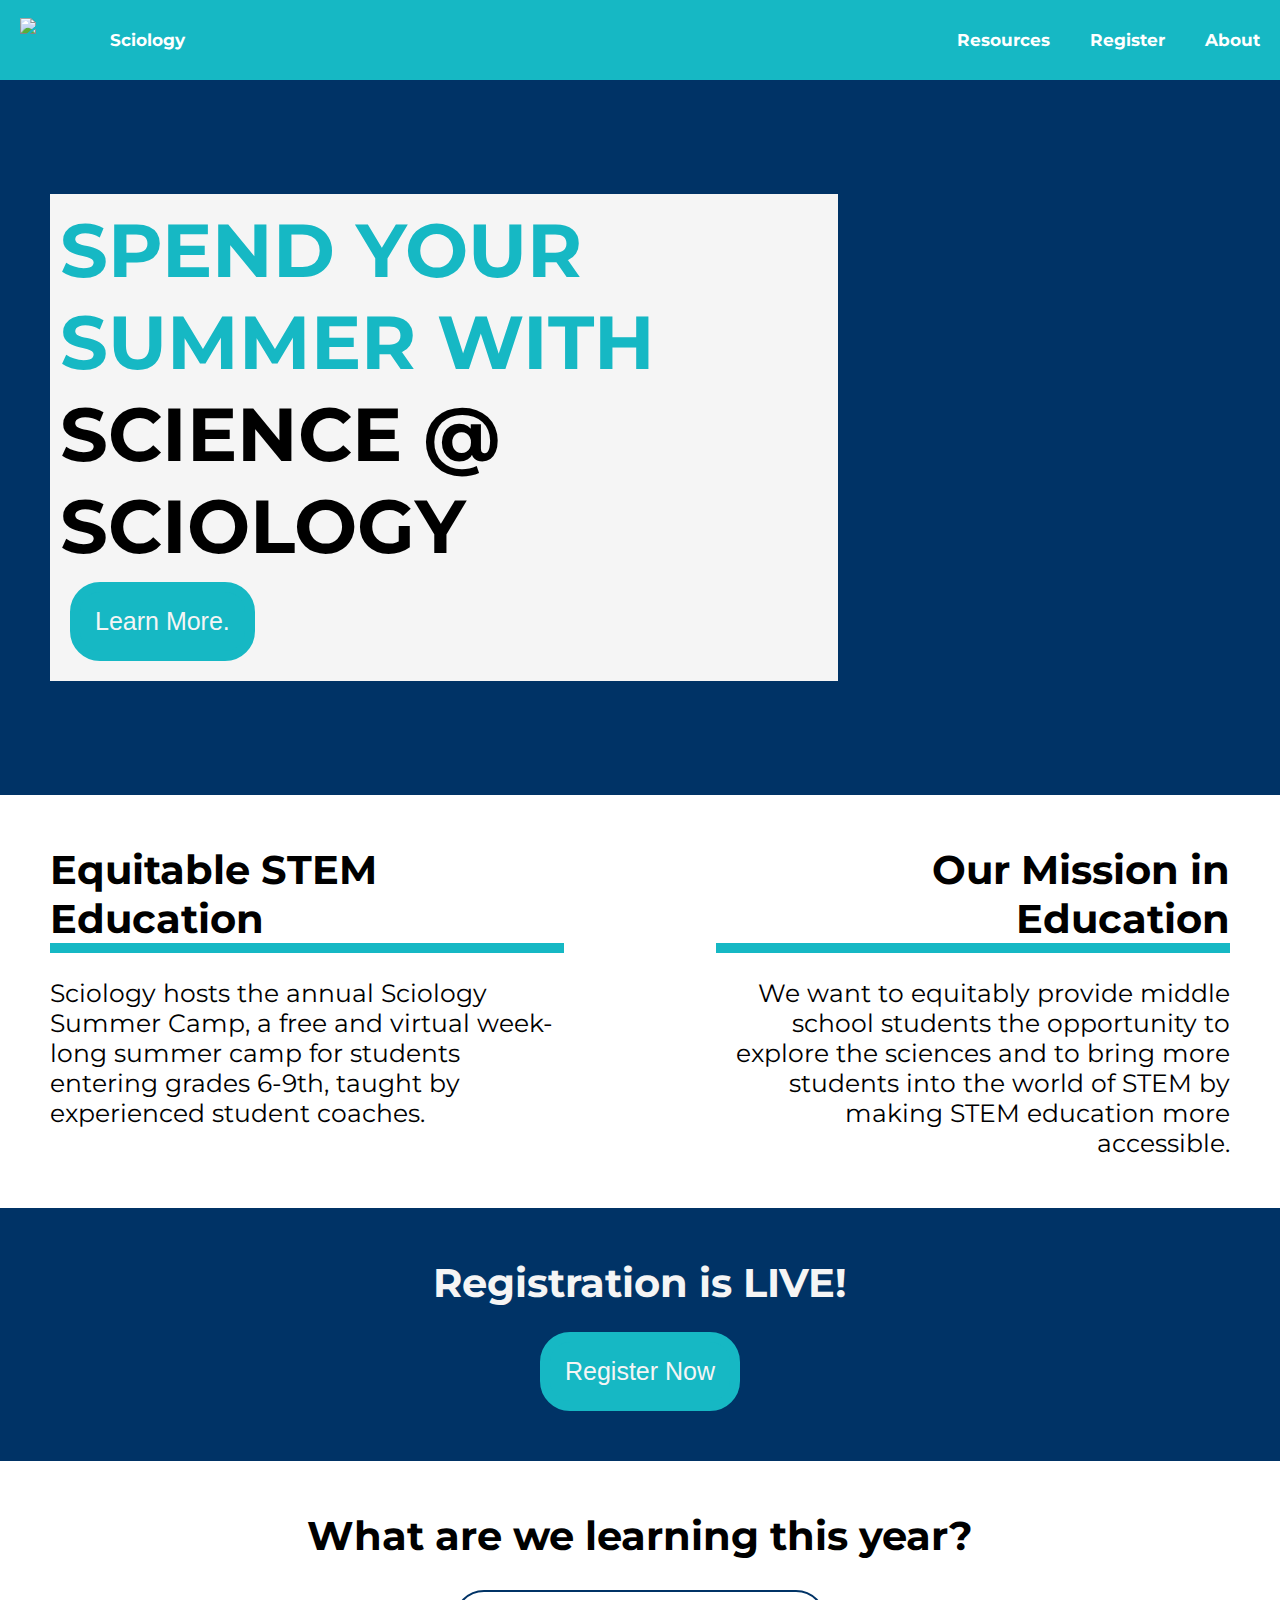
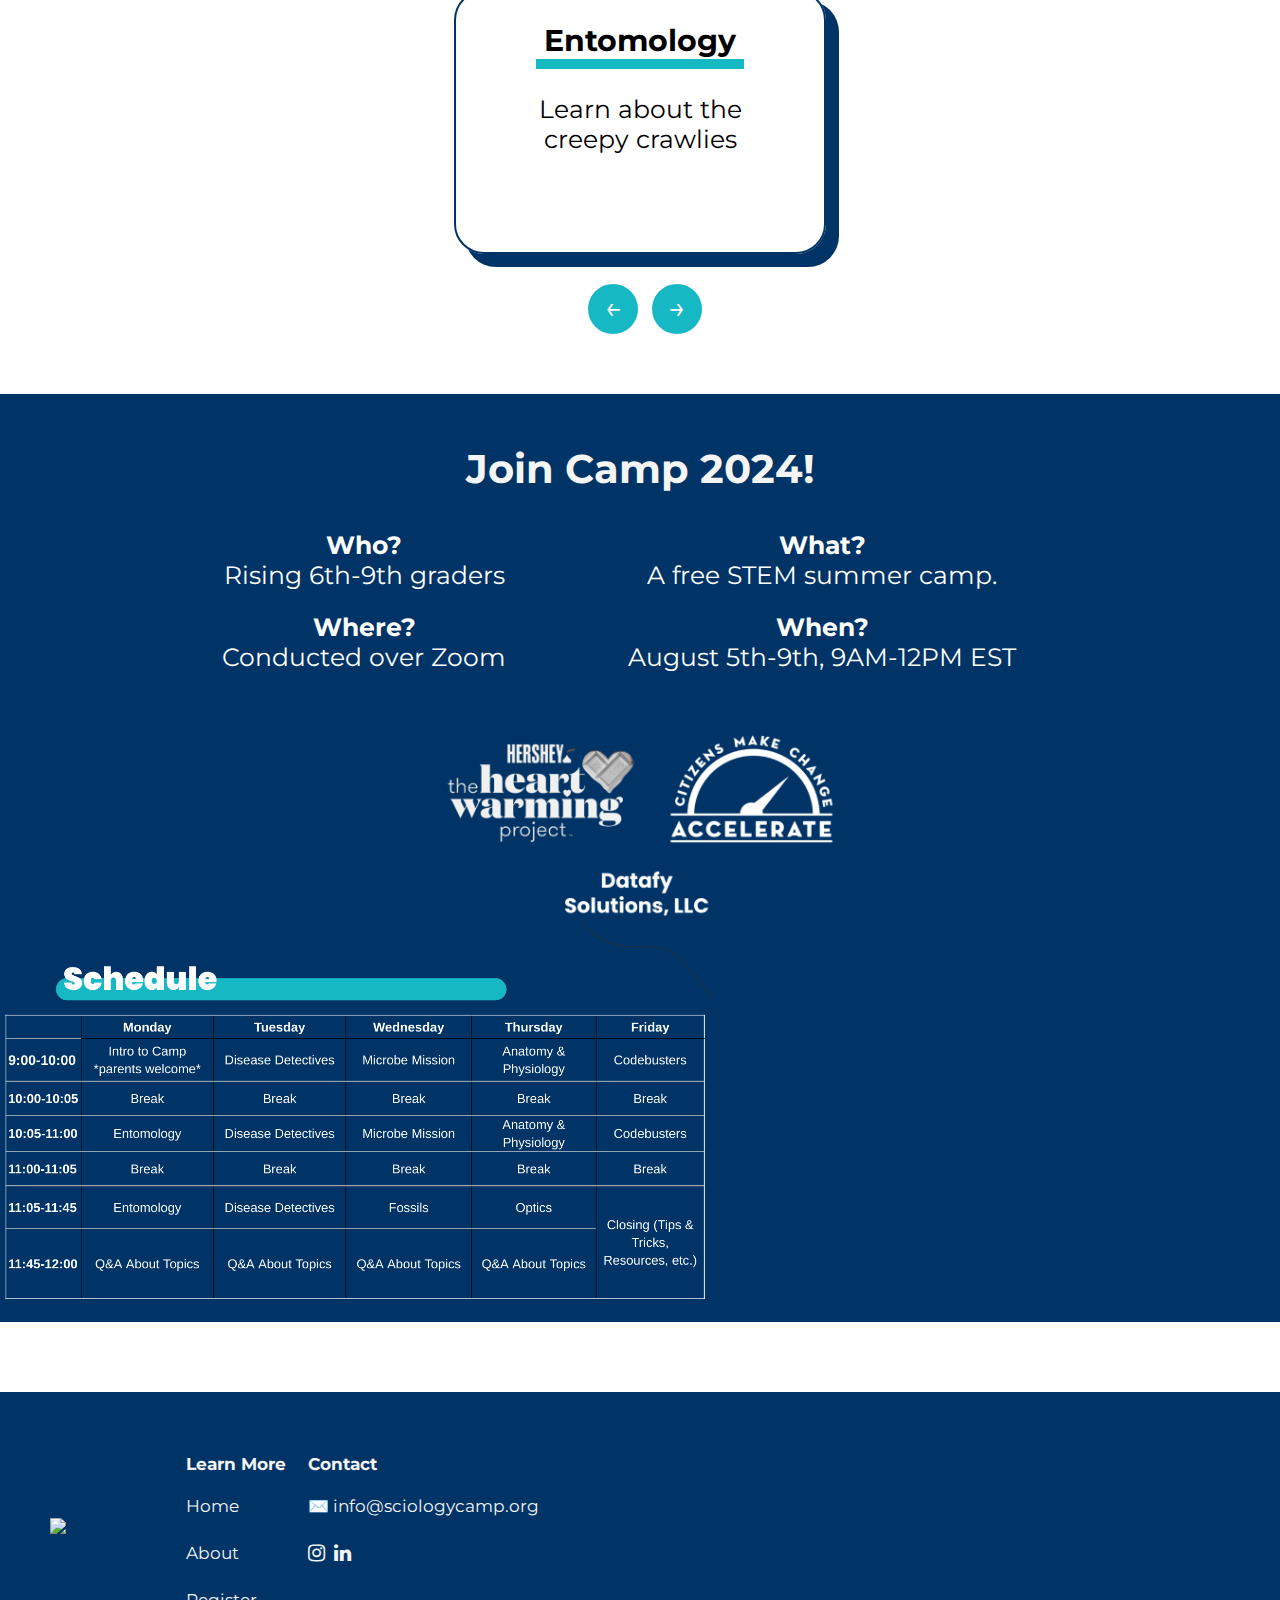
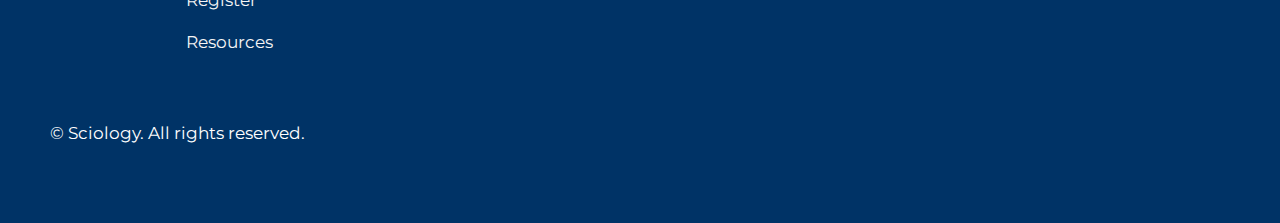
==== index.html @ 2d1b6e0b "Update index.html" ====
<!DOCTYPE html>
<html lang="en">

<head>
  <!-- meta http-equiv="refresh" content="1; URL=https://farukia.github.io/sciology/" /-->
  <meta charset="utf-8">
  <meta name="description" content="Sciology STEM summer camp information">
  <meta name="keywords" content="Science, Summer camp, Science Olympiad, middle school, STEM, camp, Sciology">
  <meta name="author" content="Ayesha Faruki">
  <meta name="viewport" content="width=device-width">
  <link rel="shortcut icon" type="image/x-icon" href="favicon.ico?">
  <meta name="google-site-verification" content="vtI7GuUhhY29cKNUEcko5FuM8jhKKEI0wRckfexqdiY" />
  <title>Sciology | Home</title>
  <link href="style.css" rel="stylesheet" type="text/css" />
  <link rel="stylesheet" href="https://cdnjs.cloudflare.com/ajax/libs/font-awesome/4.7.0/css/font-awesome.min.css">
</head>

<body>
  <script src="script.js"></script>
  <!-- Google tag (gtag.js) -->
<script async src="https://www.googletagmanager.com/gtag/js?id=G-ZEK1LJVGZQ"></script>
<script>
  window.dataLayer = window.dataLayer || [];
  function gtag(){dataLayer.push(arguments);}
  gtag('js', new Date());

  gtag('config', 'G-ZEK1LJVGZQ');
</script>
  
  
<div class="navbar" id="myNavbar">
  <img src="favicon.ico" class="left logo" style="padding:18px 20px; width:50px"/>
  <a href="index.html" class="left"> Sciology</a>
  <a href="about.html">About</a>
  <a href="register.html">Register</a>
  <a href="resources.html"> Resources </a>
  <a href="javascript:void(0);" class="icon" onclick="myFunction()">
    <i class="fa fa-bars"></i>
  </a>
</div>

  <div class="bluebackground">
    
    <h1 style="width: 60%; margin: 50px; text-align: left; padding: 10px; background-color: whitesmoke;"> Spend your summer with <span style="color:black"> science @ Sciology </a></span>
    <a href="about.html"><button id="intro-button" class="white" style="display: block; margin: 10px;"> Learn More. </button></a>
  </div>

  <div class="leftcontainer">
    <h2> Equitable STEM Education </h2>
    <p> Sciology hosts the annual Sciology Summer Camp, a free and virtual week-long summer camp for students entering grades 6-9th, taught by experienced student coaches.</p>
  </div>


  <div class="rightcontainer">
    <h2> Our Mission in Education </h2>
    <p> We want to equitably provide middle school students the opportunity to explore the sciences and to bring more students into the world of STEM by making STEM education more accessible.</p>
  </div>
  

  <div class="center"> 
    <h2 style="border:none;color: whitesmoke;"> Registration is LIVE! </h2>
    <a href="register.html"><button style="margin-top: 0;" class="white"> Register Now </button></a>
  </div>

  <h2 style="text-align: center; border: none; margin: 30px; display: block; float: none;"> What are we learning this year? </h2>

  <div class="card" style="display: block; float: none; margin: 20px auto; text-align: center; height: 200px;">
    <h2 id="events-title" style="text-align: center; font-size: 30px;">Entomology </h2>
    <p id="events-content"> Learn about the creepy crawlies </p>
  </div>
  <div class="center" style="background-color: transparent; margin: 5px;">
  <div class="arrow" style="margin: 5px;" onclick=prevCard()>←</div>
  <div class="arrow" style="margin: 5px;" onclick=nextCard()>→</div>
  </div>
  
  
  <!-- <img src=Images/lastyear.png alt="7 science topics discovered. USA sillhouette stating 25+ students from across the country. 15+ hours of live instruction" style="float: none; width: 75%; text-align: center; margin: 0 auto; background-color: white;" class="center"> -->
<!--
  <img src=Images/medals.jpg alt="Regional Science Olympiad medals spread out in a row"> </img>

  <div class="leftcontainer">
    <h2> This Year Covers...</h2>
    <p>
    <ul>
      <li> Anatomy & Physiology </li>
      <li> Codebusters </li>
      <li> Disease Detectives </li>
      <li> Fast Facts </li>
      <li> Microbe Mission </li>
      <li> Optics </li>
      <li> Fossils </li>
      <li>... All from July 31st-August 4th!</li>
    </ul>
  </p>
  </div>

    <img style= "border-radius: 0px; width: 50%; display: block; margin: 0 auto; padding: 30px 0 0 0; text-align: center;" src="Images/Sciology Schedule.JPG" alt ="Sciology Summer Camp's schedule laid out as a table"></img>
<!--
<table>
  <tr>
    <th></th>
    <th>Monday</th>
    <th>Tuesday</th>
    <th>Wednesday</th>
    <th>Thursday</th>
    <th>Friday</th>
  </tr>
  <tr>
    <td>9:00-10:00</td>
    <td> Intro to Camp *parents welcome*</td>
    <td> Disease Detectives </td>
    <td> Microbe Mission </td>
    <td> Anatomy and Physiology </td>
    <td> Codebusters </td>
  </tr>
  <tr>
    <td>10:00-10:05</td>
    <td> Break </td>
    <td> Break </td>
    <td> Break </td>
    <td> Break </td>
    <td> Break </td>
    <td></td>
  </tr>
  <tr>
    <td>10:05-11:00</td>
    <td> Fast Facts </td>
    <td> Disease Detectives </td>
    <td> Microbe Mission </td>
    <td> Anatomy and Physiology </td>
    <td> Codebusters </td>
  </tr>
  <tr> 
    <td>11:00-11:05</td>
    <td> Break </td>
    <td> Break </td>
    <td> Break </td>
    <td> Break </td>
    <td> Break </td>
  </tr>
  <tr>
     <td>11:05-12:00</td
    <td> Fast Facts </td>
    <td> Optics </td>
    <td> Fossils </td>
    <td> Anatomy and Physiology </td>
    <td> Closing (Tips, tricks, and resources) </td>
  </tr>
</table> -->


  <div class="center"> 
    <h2 style="border:none;color: whitesmoke;"> Join Camp 2024! </h2>
    <!--<p style="color: whitesmoke; margin: 50px;"> Study 1-2 events a day with engaging lessons and practice questions, totaling 15 hours of live instruction a week - completely free. Learn and expand your knowledge of science concepts while getting introduced to competitive science. Receive free resources like slides and sample cheatsheets!</p>-->
  <table id="highlights">
      <tr>
        <td>
          <p style="text-align: center;"><b>Who?</b></p>
          <p style="text-align: center;">Rising 6th-9th graders</p>
        </td>
        <td>
          <p style="text-align: center;"><b>What?</b></p>
          <p style="text-align: center;">A free STEM summer camp.</p>
        </td>
      </tr>
      <tr>
        <td>
          <p style="text-align: center;"><b>Where?</b></p>
          <p style="text-align: center;">Conducted over Zoom</p>
        </td>
        <td>
          <p style="text-align: center;"><b>When?</b></p>
          <p style="text-align: center;">August 5th-9th, 9AM-12PM EST</p>
        </td>
      </tr>
    </table> 
    <img src="Images/sponsers.png" id="sponsors">
    <img src="Images/schedule.png" style="height: 400px; display: block; float: none;">
  </div>
  
  

  <!-- filter: brightness(0%);  -->
  <behold-widget feed-id="Q3bwqEx8Z67DEd08jGxD"></behold-widget>
<script>
  if ('noModule' in HTMLScriptElement.prototype) {
    const d=document,s=d.createElement('script');s.type='module';
    s.src='https://w.behold.so/widget.js';d.body.appendChild(s);
  }
</script>

  <footer> 

    <div style="margin-left:50px;"><img src="favicon.ico" id="bottom-logo">
 <table style="display: inline-block;" id="footer-table">
  <tr>
    <b>
    <th>Learn More</th>
    <th>Contact</th>
    </b>
  </tr>
  <tr>
    <td><a href="index.html">Home</a></td>
    <td>✉️ info@sciologycamp.org</td>
  </tr>
  <tr>
    <td><a href="about.html">About</a></td>
    <td><a href="https://www.instagram.com/sciology.camp"> <i class="fa fa-instagram" alt="instagram logo" style="font-size:20px;"></i></a><a href="https://www.linkedin.com/company/sciology-camp"> <i class="fa fa-linkedin" alt="linkedin logo" style="font-size:20px;margin:5px;"></i></a></td>
  </tr>
  <tr>
    <td><a href="register.html">Register</a></td>
    <td></td>
  </tr>
  <tr>
    <td><a href="resources.html">Resources</a></td>
    <td></td>
  </tr>
</table> 
    </div>
 
  <!--<div style="background-color:#003366; margin: 0 20px; margin-right:0 auto; display:block; width: 100%;margin-bottom: 20px; ">
    <img src="Images/hershey.png" alt="Hershey logo with Hershey's kiss atop heartwarming actions grant" style="filter: brightness(0) invert(1); margin: 0 auto; width: 200px; display: inline-block; background-color:none;">
    <a href="https://www.cleveleads.org/wp-content/uploads/2024/02/2024-Teen-Accelerate-Finalists.pdf"><img src="Images/pitch.png" alt="text stating citizens making change: accelerate, teen edition" style="filter: brightness(0) invert(1); margin: 0 auto; width: 200px; display: inline-block;  background-color:none;"></a>
    <a href="https://www.mimivanderhaven.com/articles/mentor-high-school-student-ayesha-farukis-dedication-to-stem-education-inspires-a-nationwide-summer-initiative"><img src="Images/mimi.png" alt="pink text stating mimi magazine" style="filter: brightness(0) invert(1); margin: 0 auto; width: 200px; display: inline-block;"></a>
  </div>-->
  <p style="margin:75px 20px 50px 20px; padding: 30px; text-align: left; font-size: 17px;color: white; display: block;"> © Sciology. All rights reserved.</p>
  </footer>
</body>
---- style.css ----
@import url('https://fonts.googleapis.com/css2?family=Montserrat:wght@400;700&display=swap');


html {
  height: 100%;
  width: 100%;
  font-family: 'Montserrat',sans-serif;
  background-color: whitespoke;
  margin: 0;
  overflow-x: hidden;
}

.logo {
  display: block;
}

body {
  margin: 0;
}

table {
  border: none;
  font-size: 17px;
  margin-top: 50px;
  margin-bottom: -50px;
}

td, tr {
  float: none;
  text-align: left;
}

th,td{
  margin-left: 10px;
  margin-right: 10px;
  padding: 10px;
}

td a {
  text-decoration: none;
}


.navbar {
  background-color: #16b8c4; 
  /** #1f5de3; **/
  overflow: hidden;
  margin: 0;
}

.navbar a {
  float: right;
  display: block;
  color: white;
  text-align: center;
  padding: 30px 20px;
  text-decoration: none;
  font-size: 17px;
  transition-duration: 0.5s;
  text-emphasis: bold;
  font-weight: bold;
}

.navbar .left {
  float: left;
  display:block;
  color: white;
  text-align: center;
  padding: 30px 20px;
  text-decoration: none;
  font-size: 17px;
  transition-duration:none;
}

.logo {
  display: block;
  }

.navbar a:hover {
  color: #ddd;
  transition-duration: 0.5s;
}

h1 {
  font-family: 'Montserrat', sans-serif;
  color: #16b8c4;
    /*** #1f5de3; **/
  font-size: 75px;
  text-align: center;
  text-transform:uppercase;
  z-index: 5;
}

h2 {
  color: black;
  font-size: 40px;
  margin: 50px;
  border-bottom: 10px solid #16b8c4;
    /** #1f5de3; **/
  margin-bottom: 25px;
}

.bluebackground {
  background-color: #003366;
    /*** #5591f2; **/
  margin: 0;
  width: 100%;
  padding:5% 0;
  }

table {
  margin-left: 20px;
}

.leftcontainer {
  width: 48%;
  float:left;
  display: block;
}

.rightcontainer {
  width: 48%;
  float:right;
  text-align: right;
  display: block;
}

.center {
  float: left;
  text-align: center;
  display: block;
  margin-left: auto;
  margin-right: auto;
  margin-top: 50px;
  margin-bottom: 50px;
  width: 100%;
  background-color: #003366;
    /** #1f5de3; **/
  color: white;
}


p {
  margin: 0 50px;
  margin-top: 0;
  font-size: 25px;
  text-emphasis: bold;
}

ul {
  font-size: 25px;
  margin: 0 50px;
}

button {
  border:10px solid #003366;
    /** #1f5de3; **/
  color: #003366;
    /** #1f5de3; **/
  border-radius: 30px;
  font-size: 25px;
  background-color: transparent;
  padding: 15px;
  margin: 50px;
  transition: 0.4s;
  display: inline-block;
  cursor:pointer;
}

a {
text-decoration: none;
}

button:hover {
  transition: 0.4s;
  color: white;
}

.white{
  border:10px solid #16b8c4;
  color: whitesmoke;
  border-radius: 30px;
  font-size: 25px;
  background-color: #16b8c4;
  padding: 15px;
  margin: 50px;
  transition: 0.4s;
  display: inline-block;
}

.white:hover {
  
  transition: 0.4s;
  background-color: transparent;
  color: #16b8c4;
  
    /** #1f5de3;**/
}


footer {
  background-color: #003366;
    /** #1f5de3; **/
  color: whitesmoke;
  margin-top: 20px;
  width: 100%;
  float: right;
}

footer a {
  color: whitesmoke;
  text-decoration: none;
}

h3 {
  font-size: 30px;
  margin-bottom: 10px;
  text-align: center;
}
h4{
  font-size: 20px;
  margin: 10px;
  color: gray;
  text-align: center;
}

.arrow {
  font-size: 30px;
  text-align: center;
  width: 40px;
  height: 40px;
  display: inline-block;
  border-radius: 100%;
  border:5px solid #16b8c4;
  background-color: #16b8c4;
  color: white;
  user-select: none;
  transition-duration: 0.4s;
}
.arrow:hover {
  cursor: pointer;
  background-color:white;
  color: #16b8c4;
  transition-duration: 0.4s;
}

/**img {
  width: 350px;
  border-radius: 58% 42% 70% 30% / 46% 61% 39% 54%; 
  margin: 90px 50px;
}**/

.card {
  width: 24%;
  padding: 30px;
  text-align: center;
  border-radius: 30px;
  box-shadow: 12px 12px 0px 1px #003366;
    /** #5591f2; **/
  border: 2px solid #003366;
    /** #5591f2; **/
  margin: 20px;
  transition-duration: 0.5s;
  float: left;
}

.card p {
  color: black;
}

.navbar .icon {
  display: none;
}

.card:hover {
  transform: translateX(-2px) translateY(-5px);
  box-shadow: 14px 17px 0px 1px #003366;
    /** #5591f2; **/
  transition-duration: 0.5s;
}

.card h2 {
  margin-top: 0;
}

#bottom-logo {
  width: 100px;
  padding-bottom: 80px;
  display: inline-block;
}

#highlights {
  margin: 0 auto; 
  margin-bottom: 50px; 
  width: 75%;
  display: block;
}

#intro-button {
  display: block;
  }

  #sponsors {
    width: 400px;
  }

  #footer-table {
  }

.flashcard:hover {
  cursor: pointer;
}

#description {
  display: none;
  overflow: scroll;
}

#term {
  display: grid;
  overflow: scroll;
  width: 110%;
}


@media screen and (max-width: 480px) {
  .leftcontainer {
    width: 100%;
    text-align: center;
  }
  .rightcontainer {
    width: 100%;
    text-align: center;
  }
  h1 {
    font-size: 60px;
  }
  .card {
    width: 75%;
  }
  .logo {
    display:none;
    }
  p {
    text-align: center;
  }
  table {
    margin-left: 10px;
    margin-right: 10px;
  }
  #bottom-logo {
    padding-top: 50px;
    padding-bottom: 5px;
  }
    #highlights {
    display: none;
  }
  #sponsors {
    width: 250px;
  }
  #footer-table {
    margin-left: 5px;
  }
}

@media screen and (max-width: 600px) {
  .navbar a:not(:first-child) {display: none;}
  .navbar a.icon {
    float: right;
    display: block;
  }
  .left {
    display: none;
    }
}

/* The "responsive" class is added to the topnav with JavaScript when the user clicks on the icon. This class makes the topnav look good on small screens (display the links vertically instead of horizontally) */
@media screen and (max-width: 600px) {
  .navbar.responsive {position: relative;}
  .navbar.responsive a.icon {
    position: absolute;
    right: 0;
    top: 0;
  }
  .navbar.responsive a {
    float: none;
    display: block;
    text-align: left;
  }
  .logo {
    display:none;
    }
}
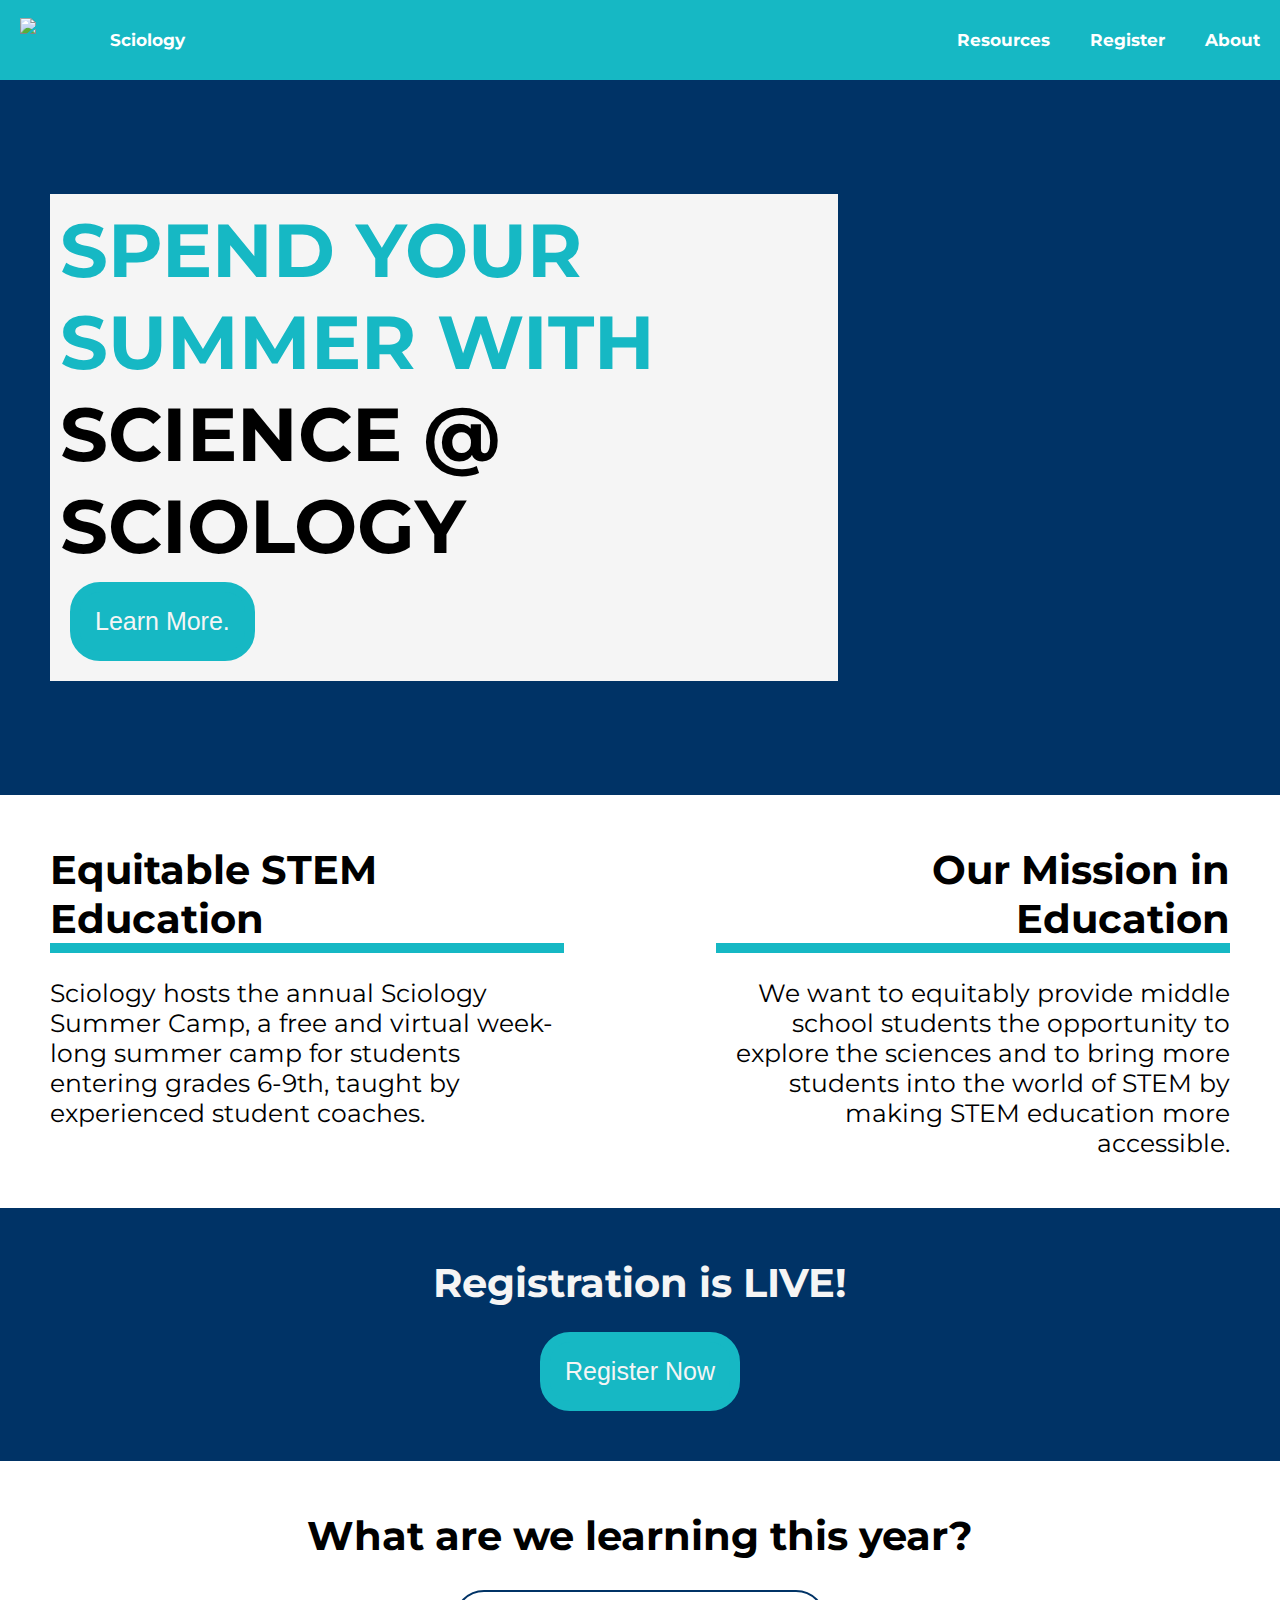
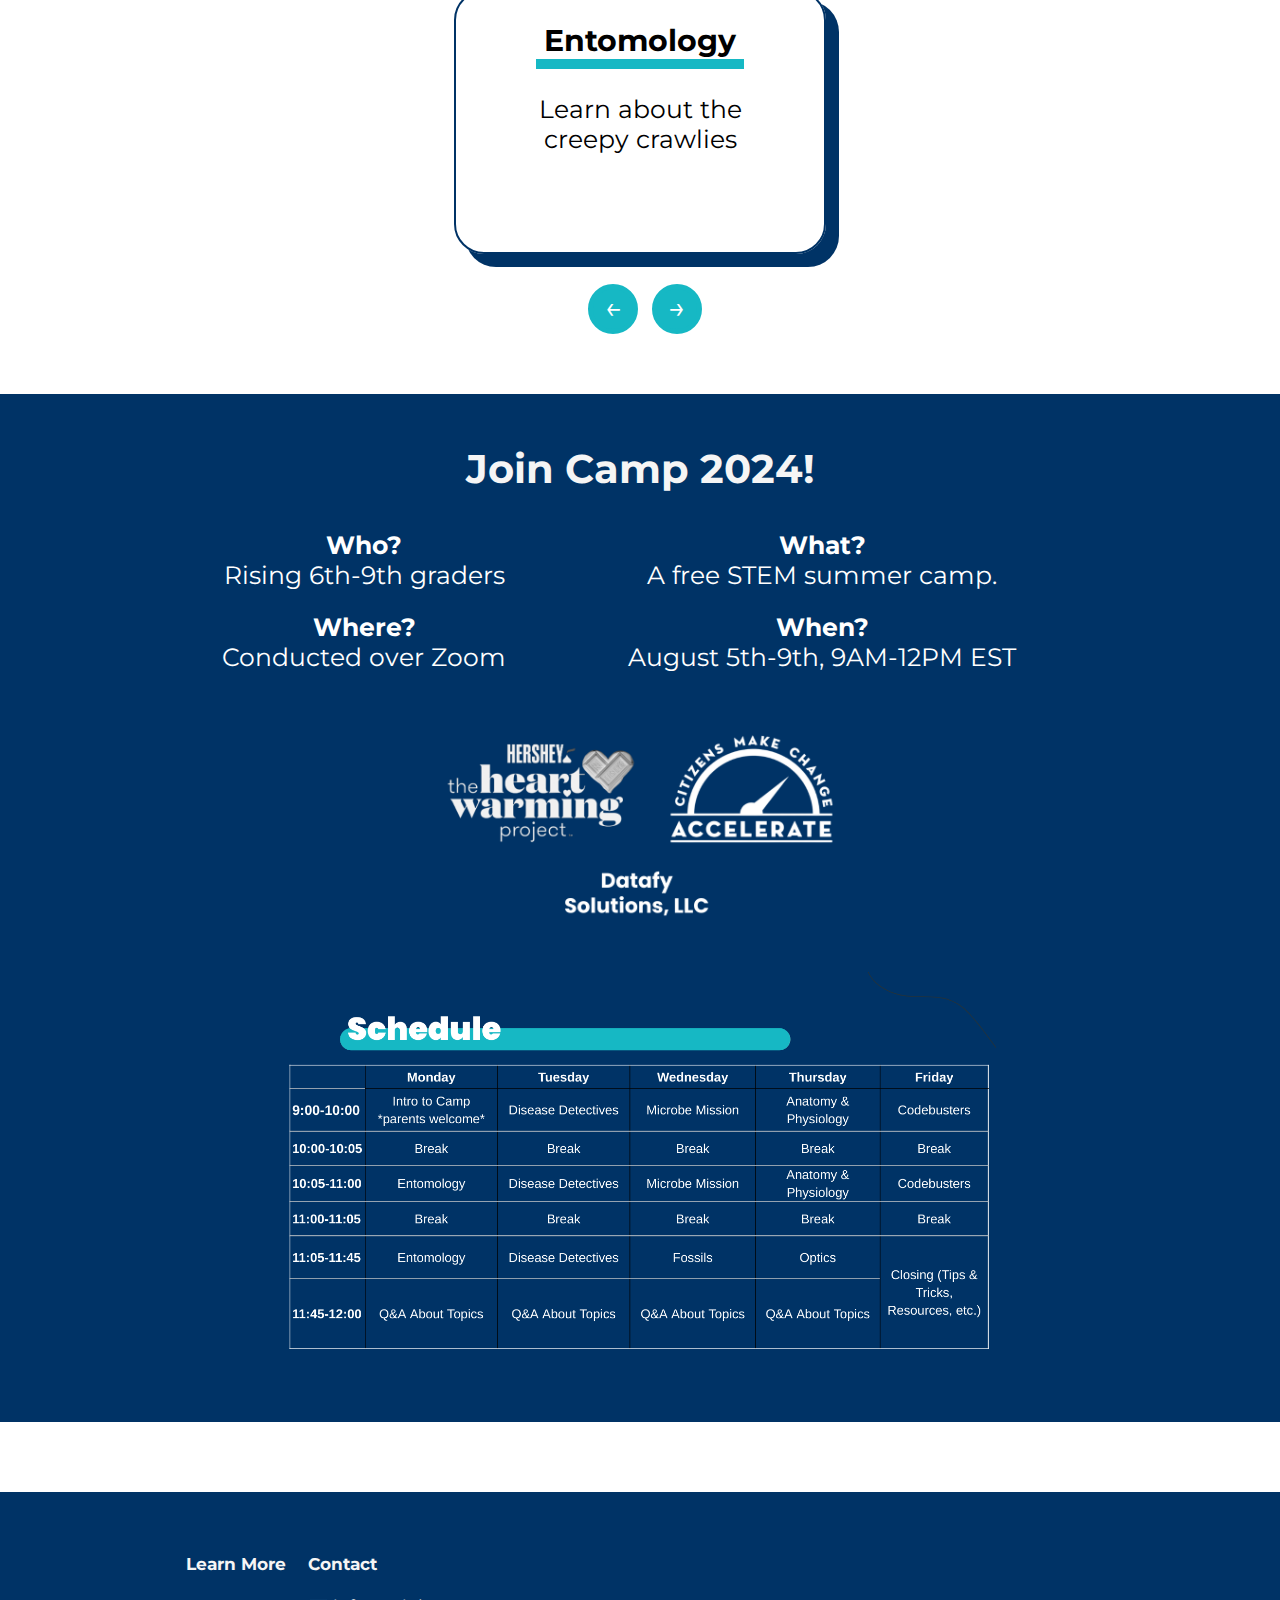
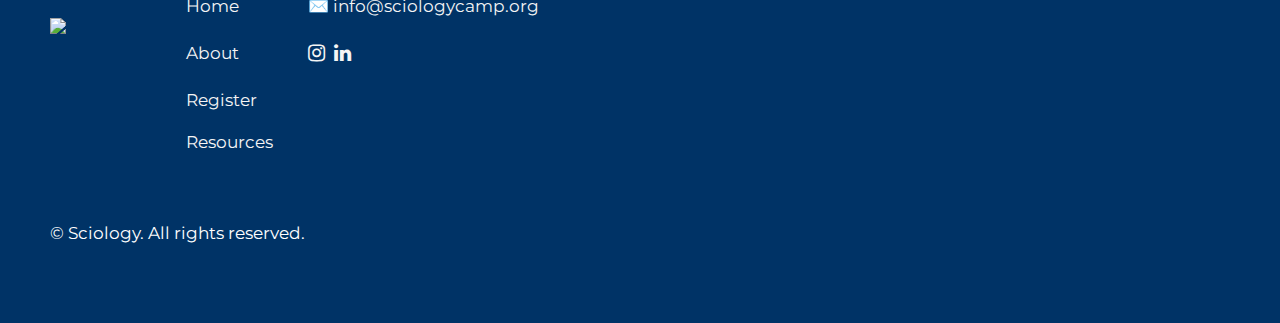
==== commit 0db95257: "Update index.html" ====
--- a/index.html
+++ b/index.html
@@ -175,7 +175,7 @@
       </tr>
     </table> 
     <img src="Images/sponsers.png" id="sponsors">
-    <img src="Images/schedule.png" style="height: 400px; display: block; float: none;">
+    <img src="Images/schedule.png" style="height: 400px; display: block; margin: 50px auto;">
   </div>
   
   
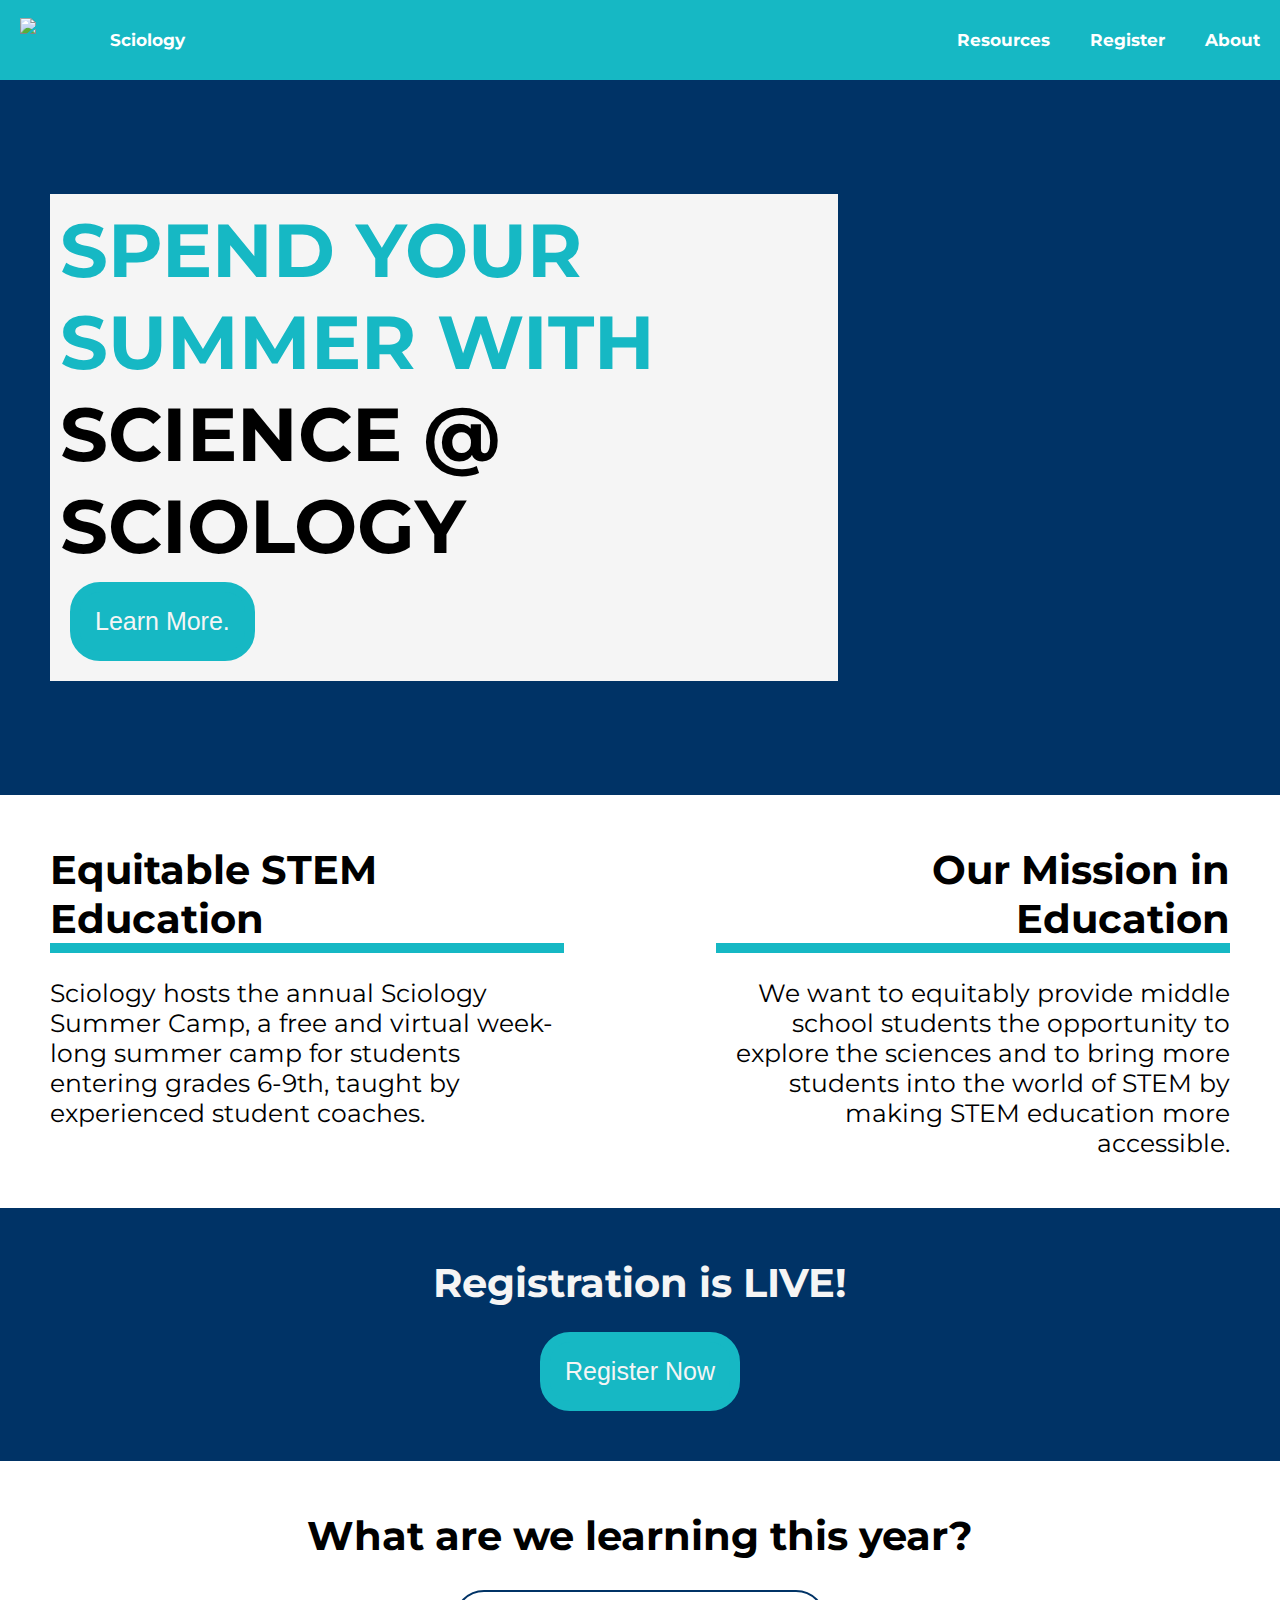
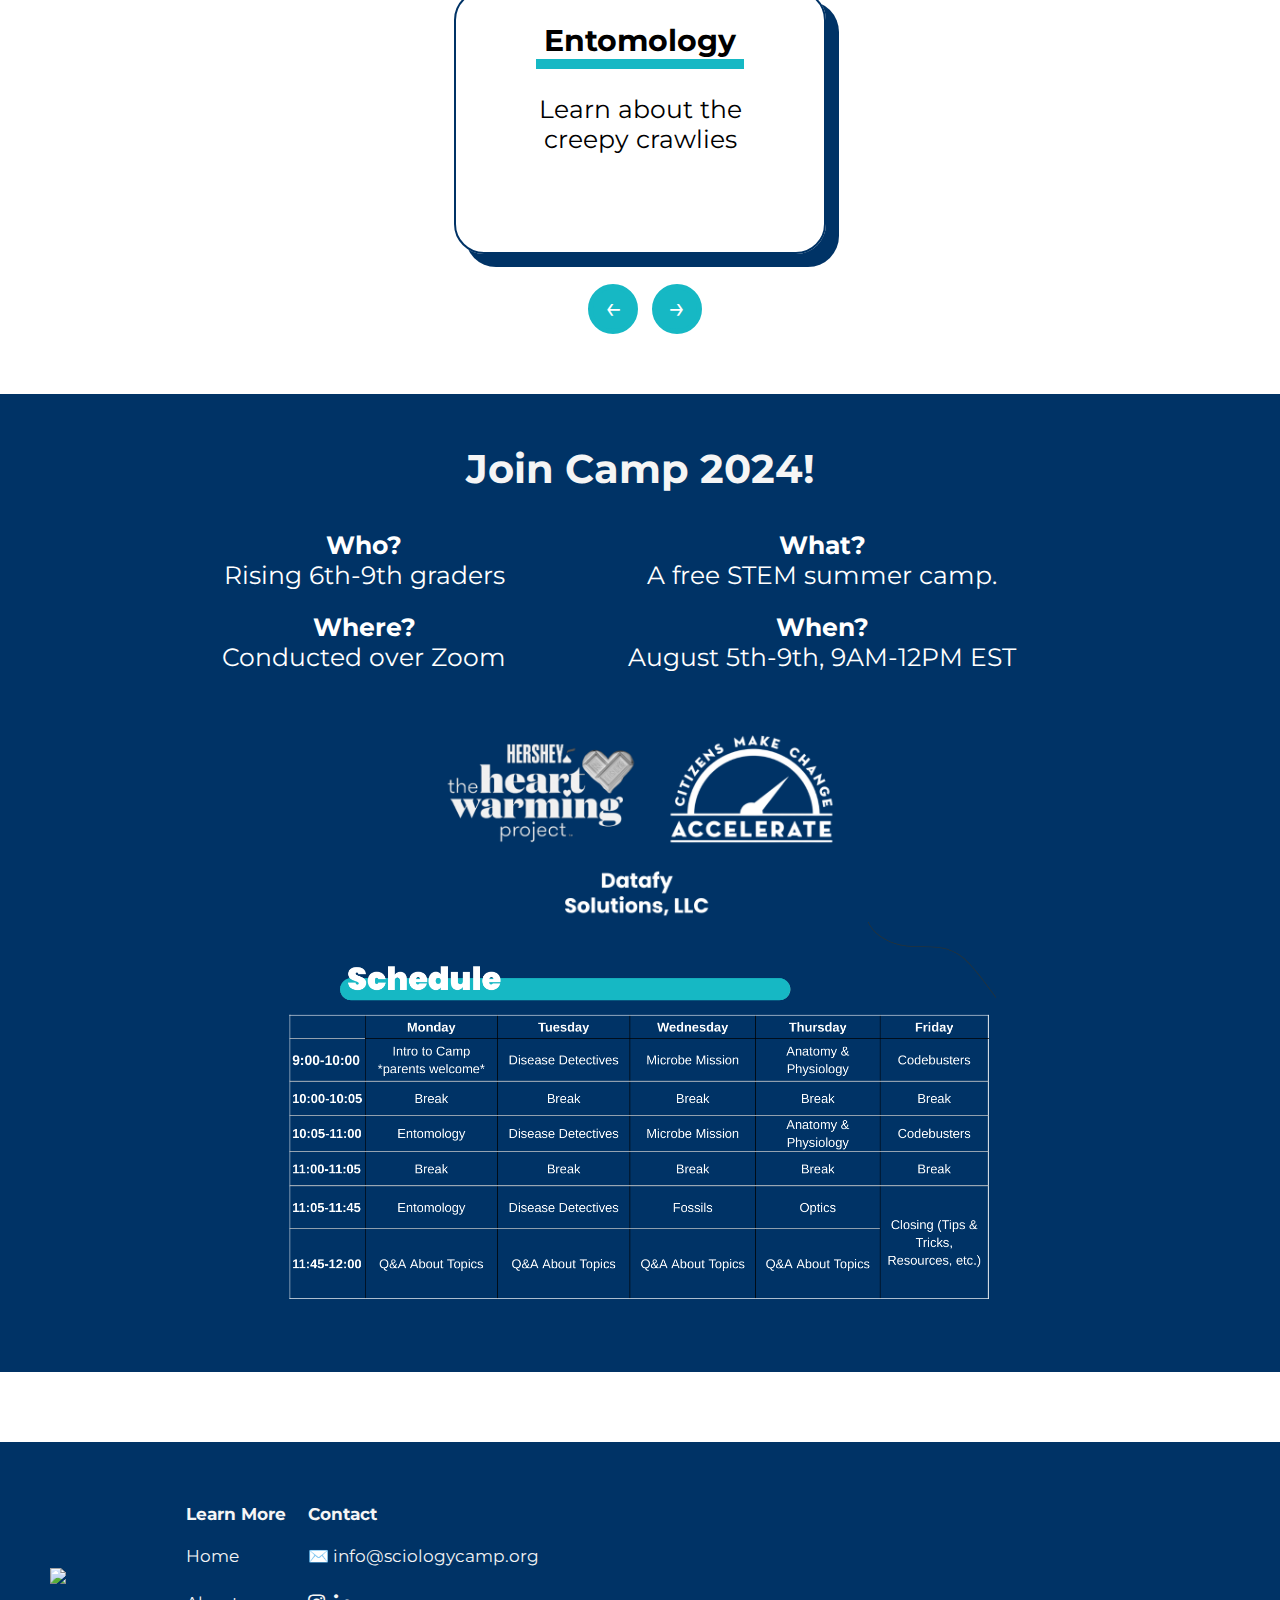
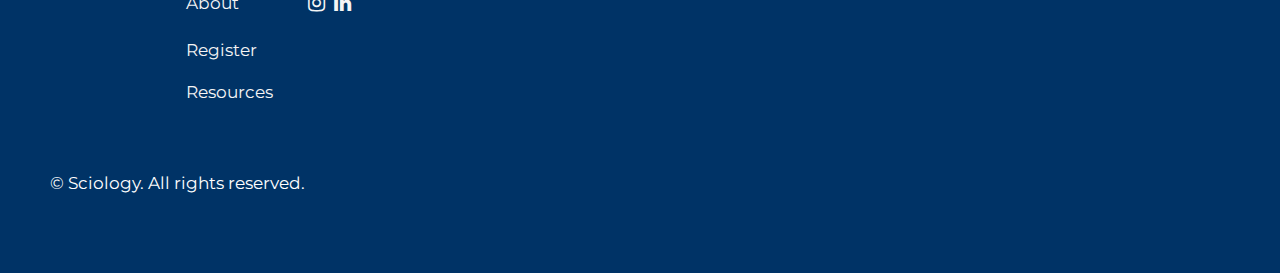
==== commit abb0ebf8: "Update index.html" ====
--- a/index.html
+++ b/index.html
@@ -175,7 +175,7 @@
       </tr>
     </table> 
     <img src="Images/sponsers.png" id="sponsors">
-    <img src="Images/schedule.png" style="height: 400px; display: block; margin: 50px auto;">
+    <img src="Images/schedule.png" style="height: 400px; display: block; margin: 0 auto; margin-bottom: 50px;">
   </div>
   
   
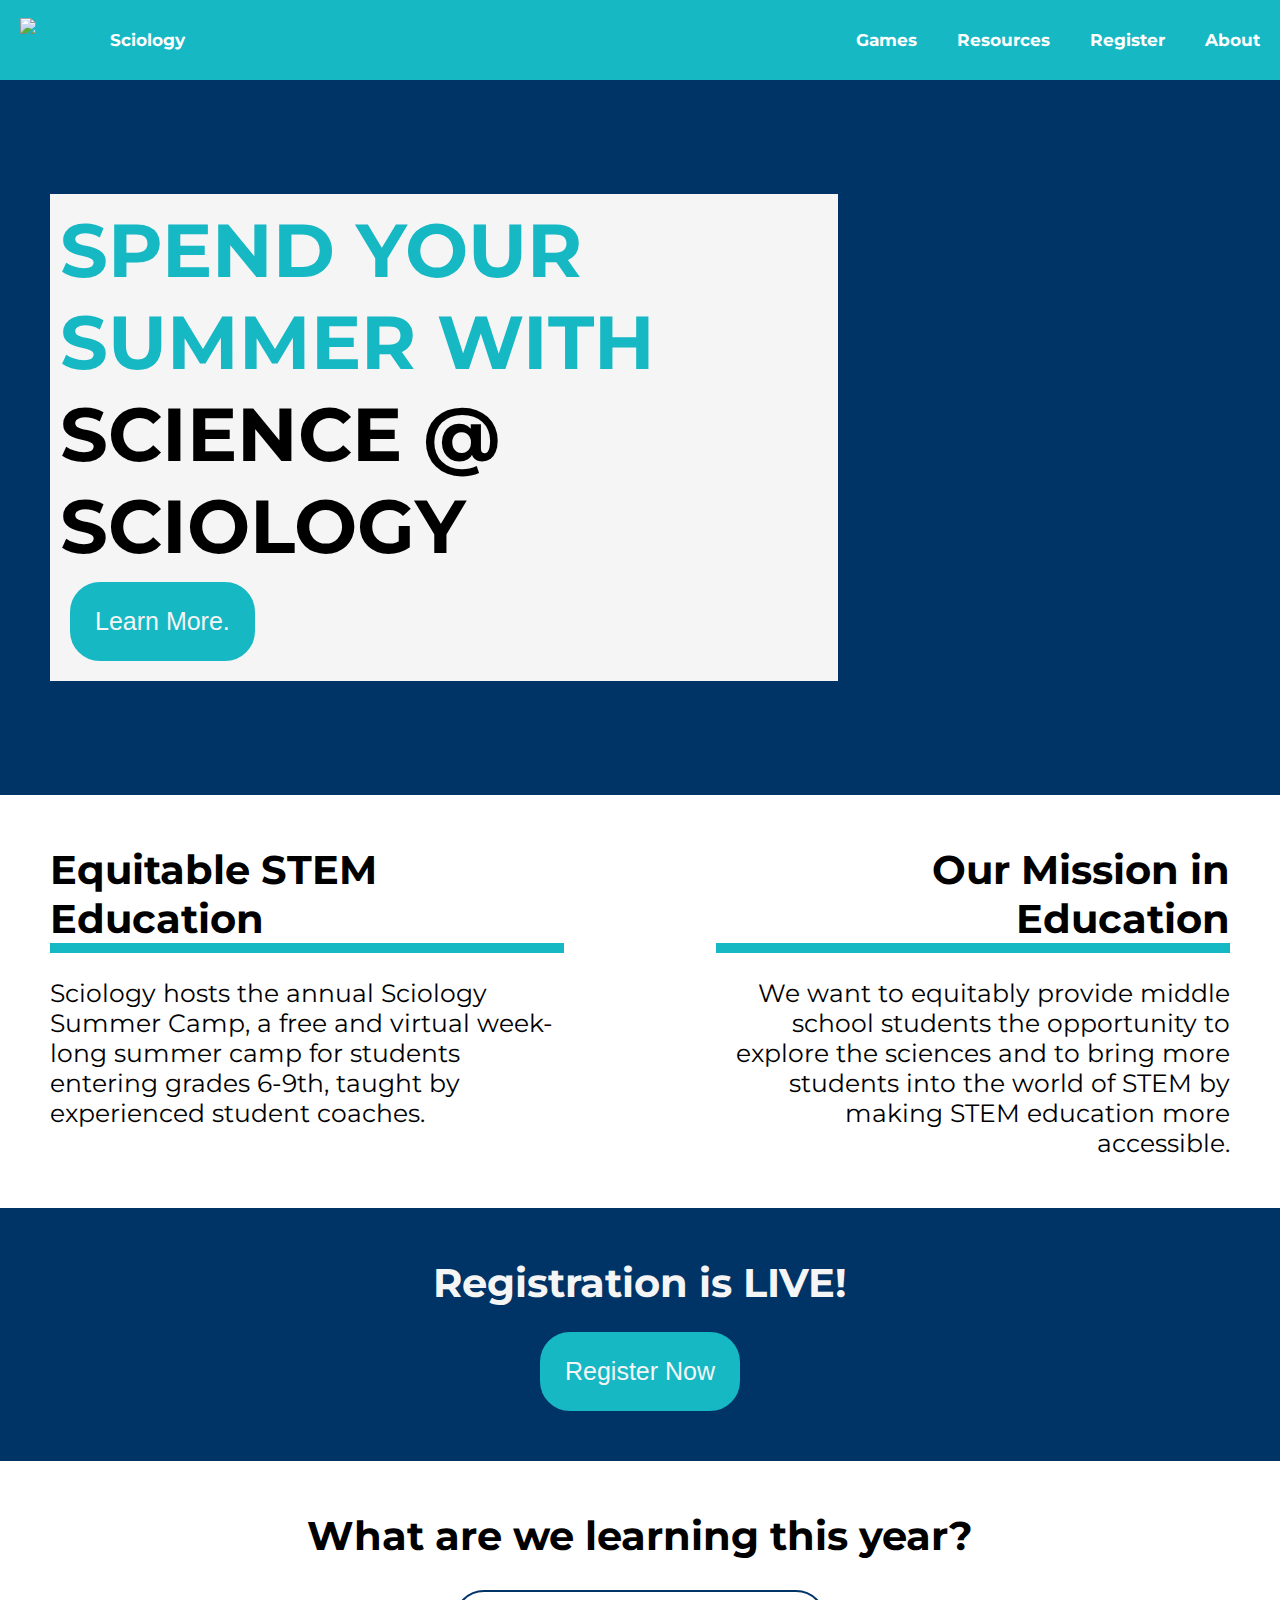
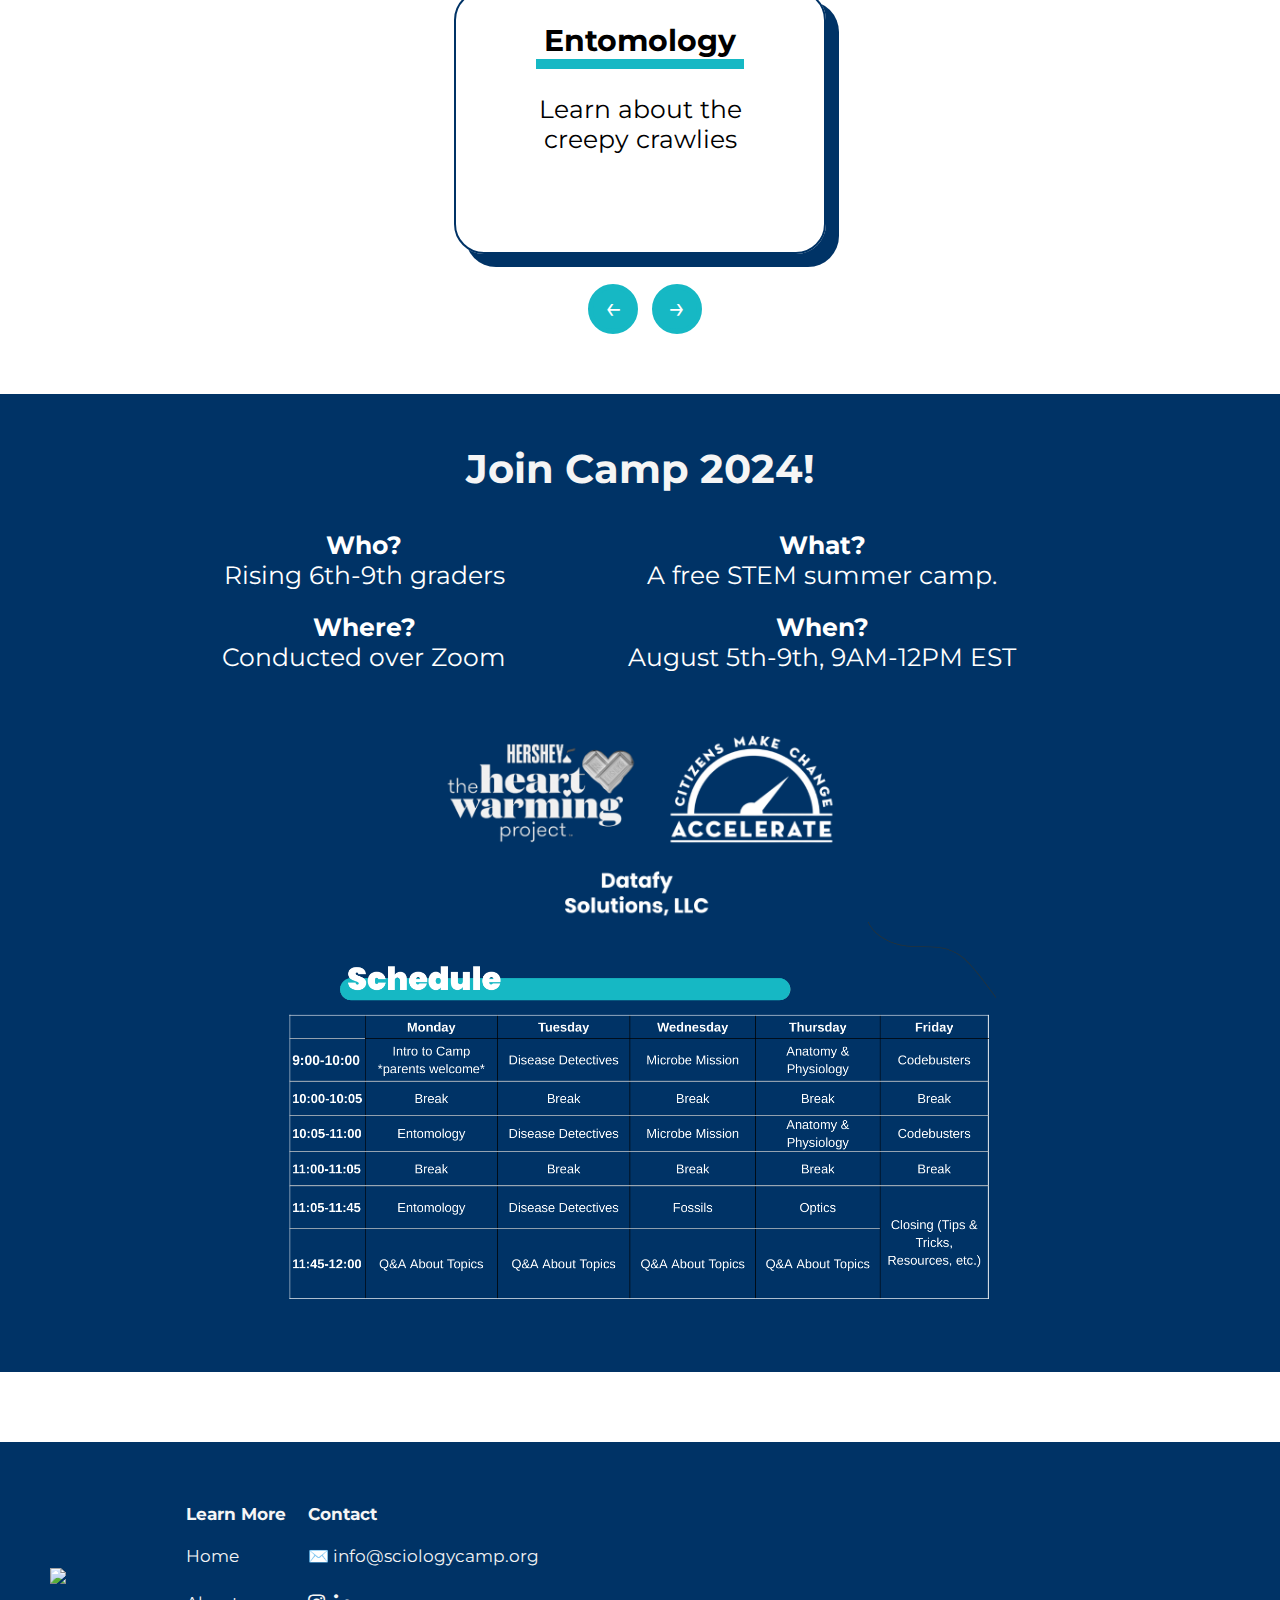
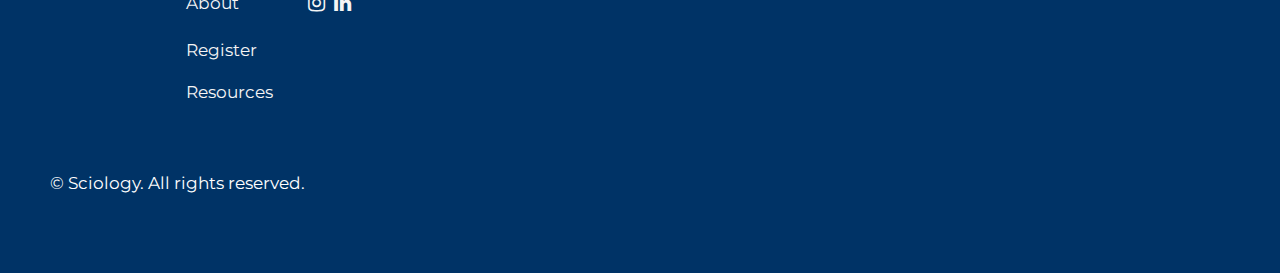
==== commit 319aed6c: "Update index.html" ====
--- a/index.html
+++ b/index.html
@@ -34,6 +34,7 @@
   <a href="about.html">About</a>
   <a href="register.html">Register</a>
   <a href="resources.html"> Resources </a>
+  <a href="games.html"> Games </a>
   <a href="javascript:void(0);" class="icon" onclick="myFunction()">
     <i class="fa fa-bars"></i>
   </a>
--- a/style.css
+++ b/style.css
@@ -322,6 +322,41 @@
   width: 110%;
 }
 
+  .blogposts { 
+    padding: 20px 20px 20px 20px; 
+    text-align: center; 
+    color: #123369; 
+    font-size: 20px; 
+    width: 300px; 
+    border-radius: 40px; 
+    background-color: white; 
+    display: inline-block; 
+    margin-top: 30px; 
+    transition-duration: 0.5s; 
+    box-shadow: 0 0px 15px #16b8c4; 
+  } 
+  .blogposts:hover { 
+    -moz-transform: translate(0px, -10px); 
+    -ms-transform: translate(0px, -10px); 
+    -o-transform: translate(0px, -10px); 
+    -webkit-transform: translate(0px, -10px); 
+    transform: translate(0px, -10px); 
+    box-shadow: 0 0px 20px #16b8c4; 
+  } 
+
+  .blogposts img { 
+    width: 200px; 
+  }   
+    
+  .post-container { 
+    font-family: 'Roboto', sans-serif;
+    font-weight: 100;
+    padding: 20px;
+    text-align:center;
+    overflow-y:visible;
+  }
+
+
 
 @media screen and (max-width: 480px) {
   .leftcontainer {
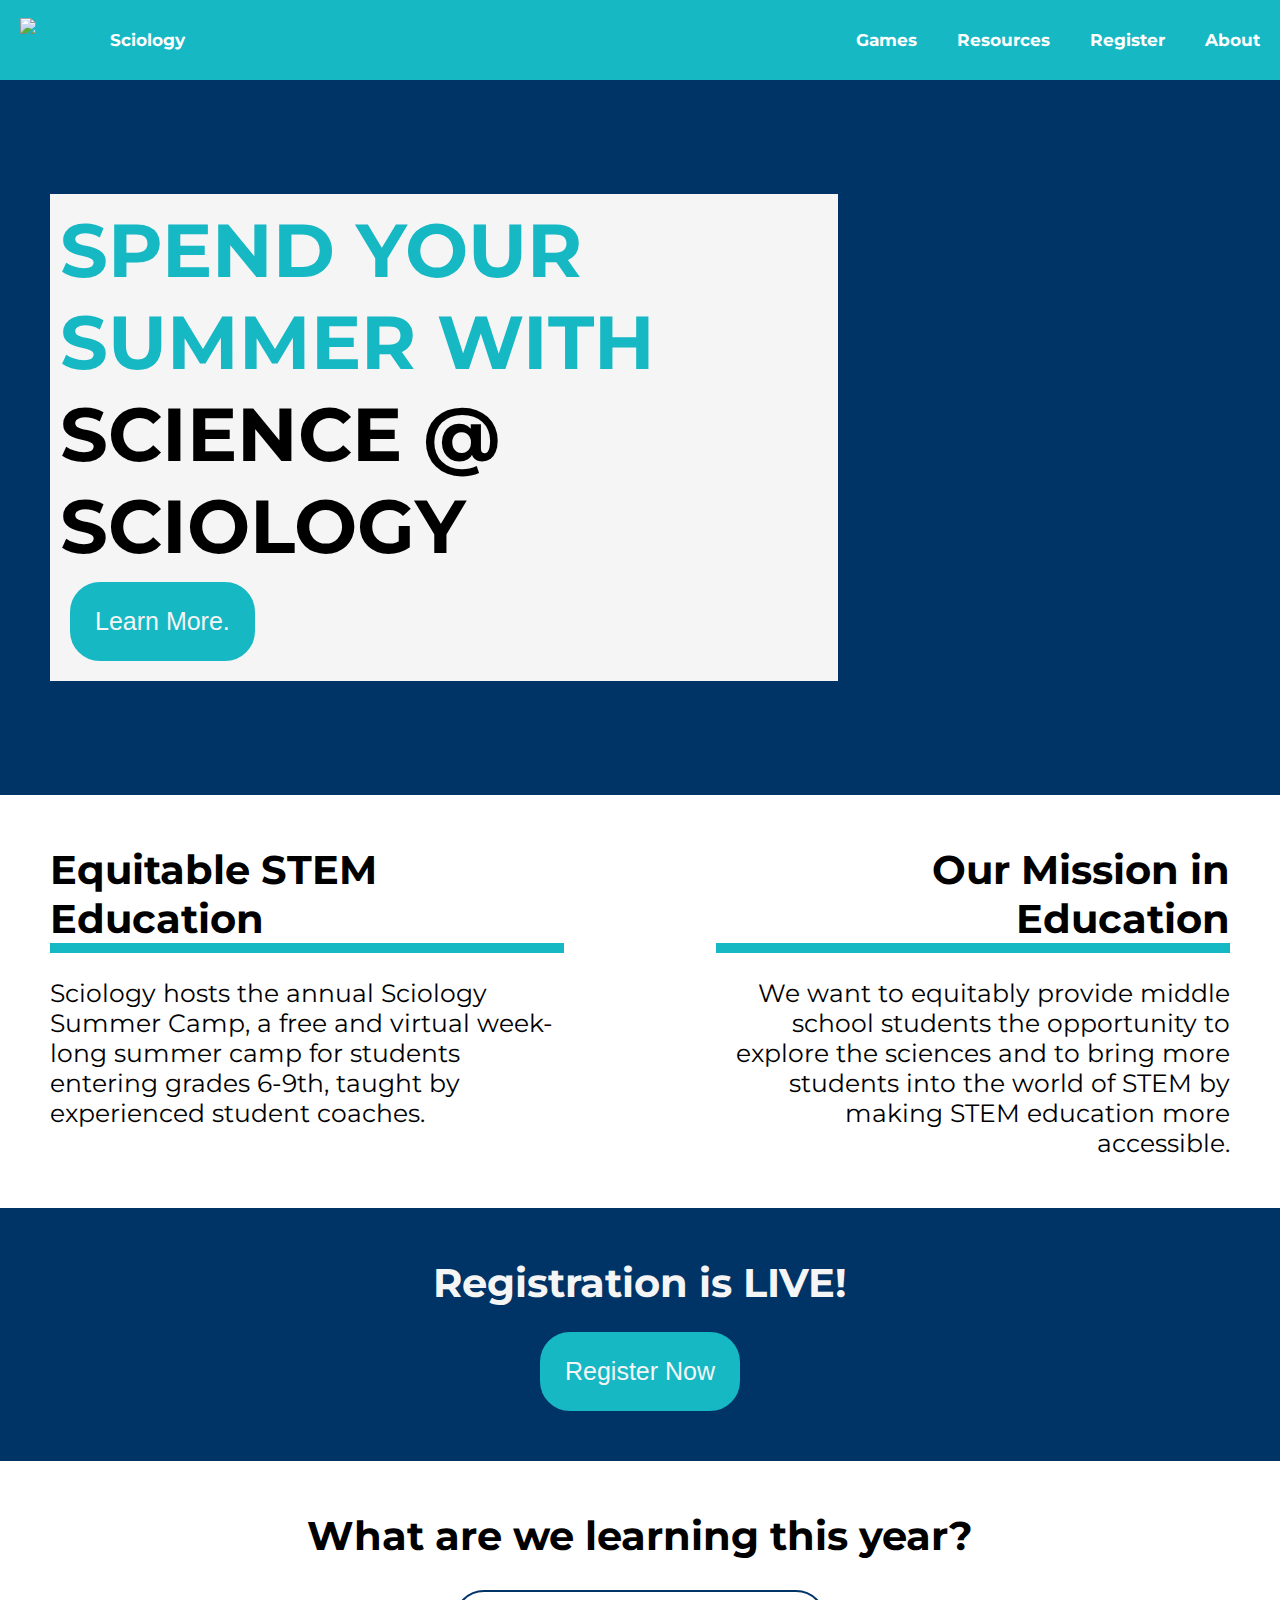
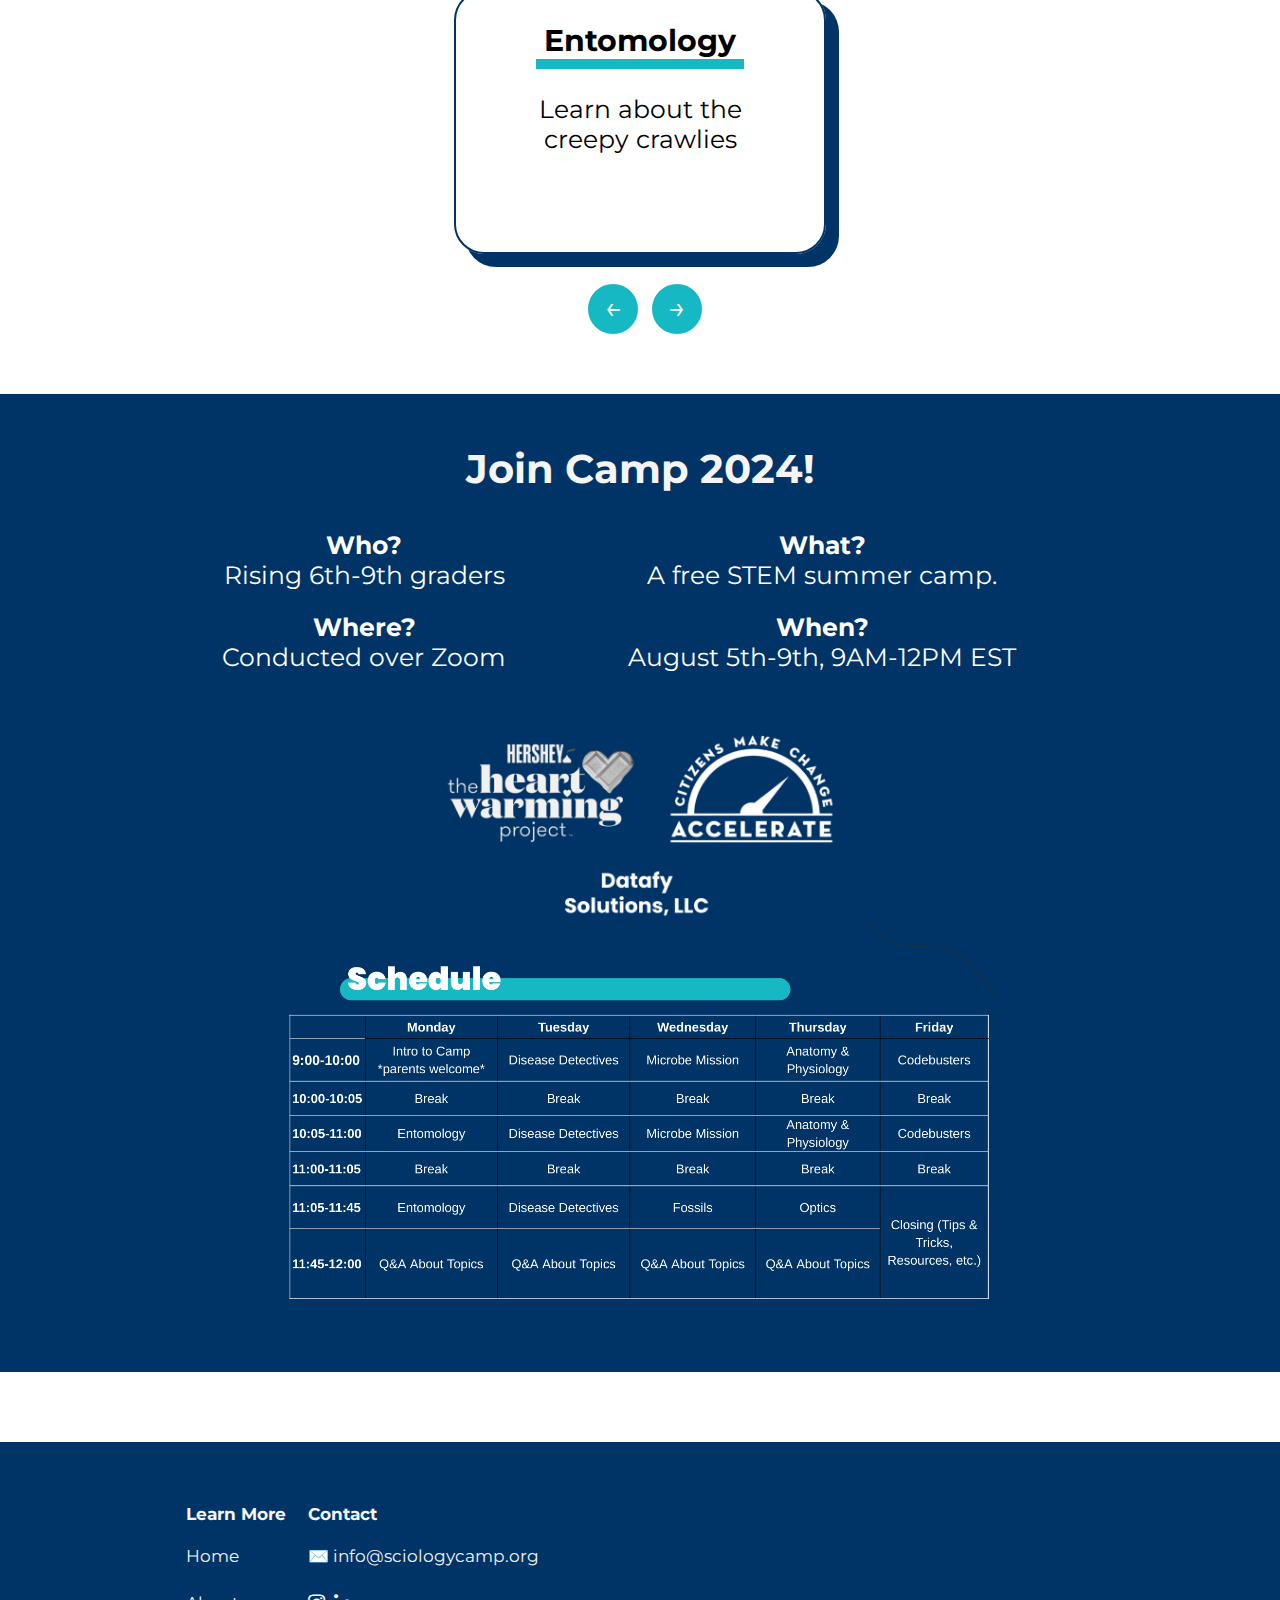
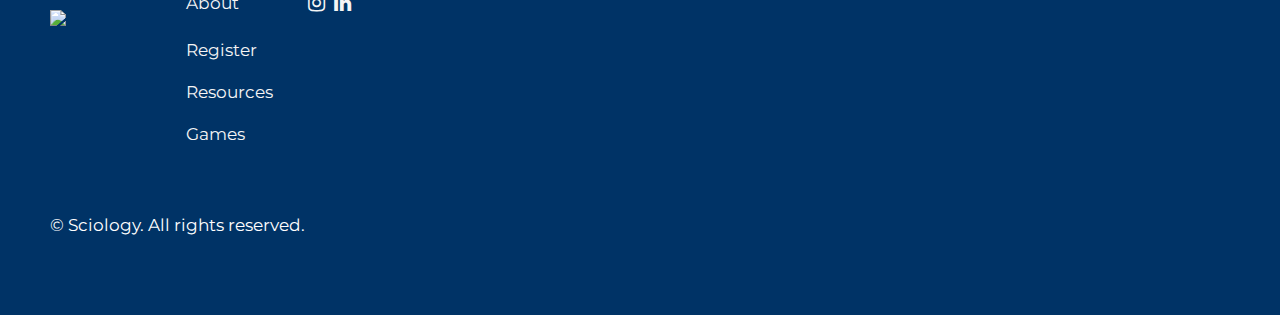
==== commit b2faa435: "Update index.html" ====
--- a/index.html
+++ b/index.html
@@ -216,6 +216,10 @@
     <td><a href="resources.html">Resources</a></td>
     <td></td>
   </tr>
+     <tr>
+    <td><a href="games.html">Games</a></td>
+    <td></td>
+  </tr>
 </table> 
     </div>
  
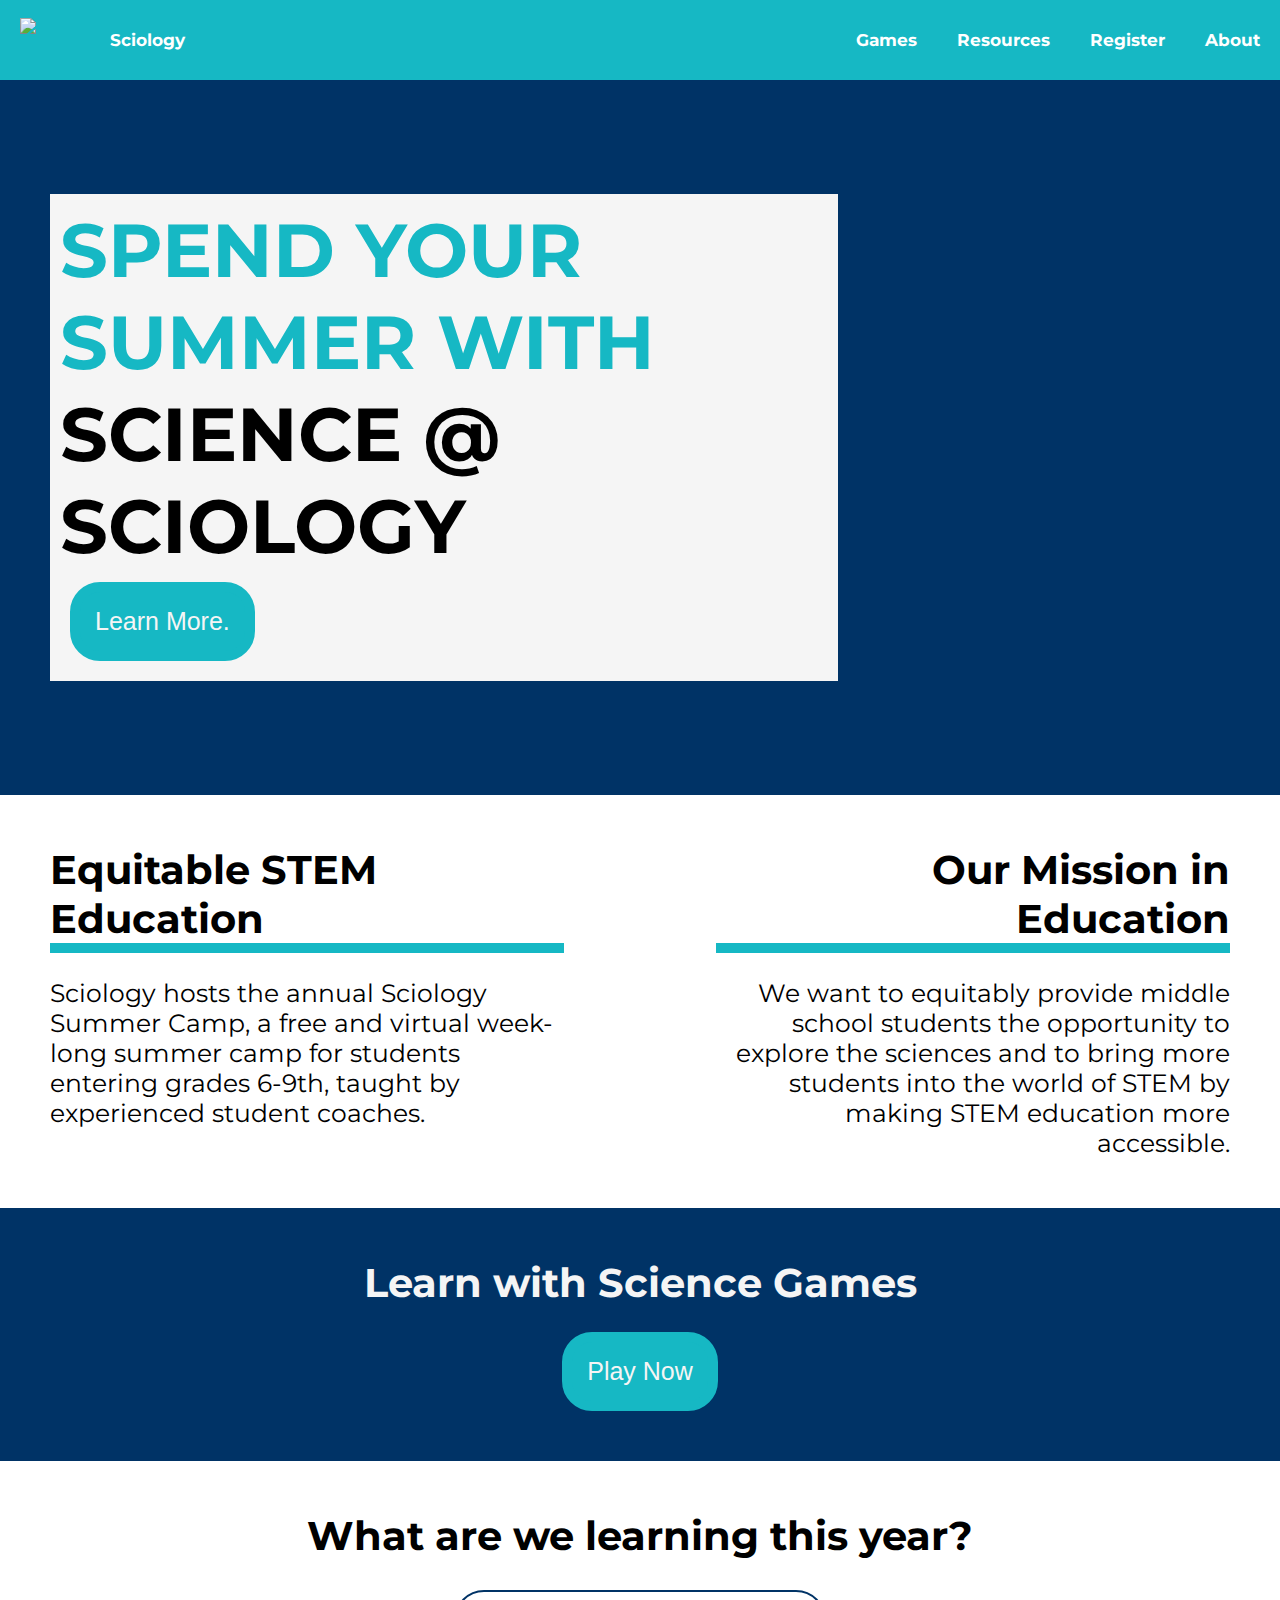
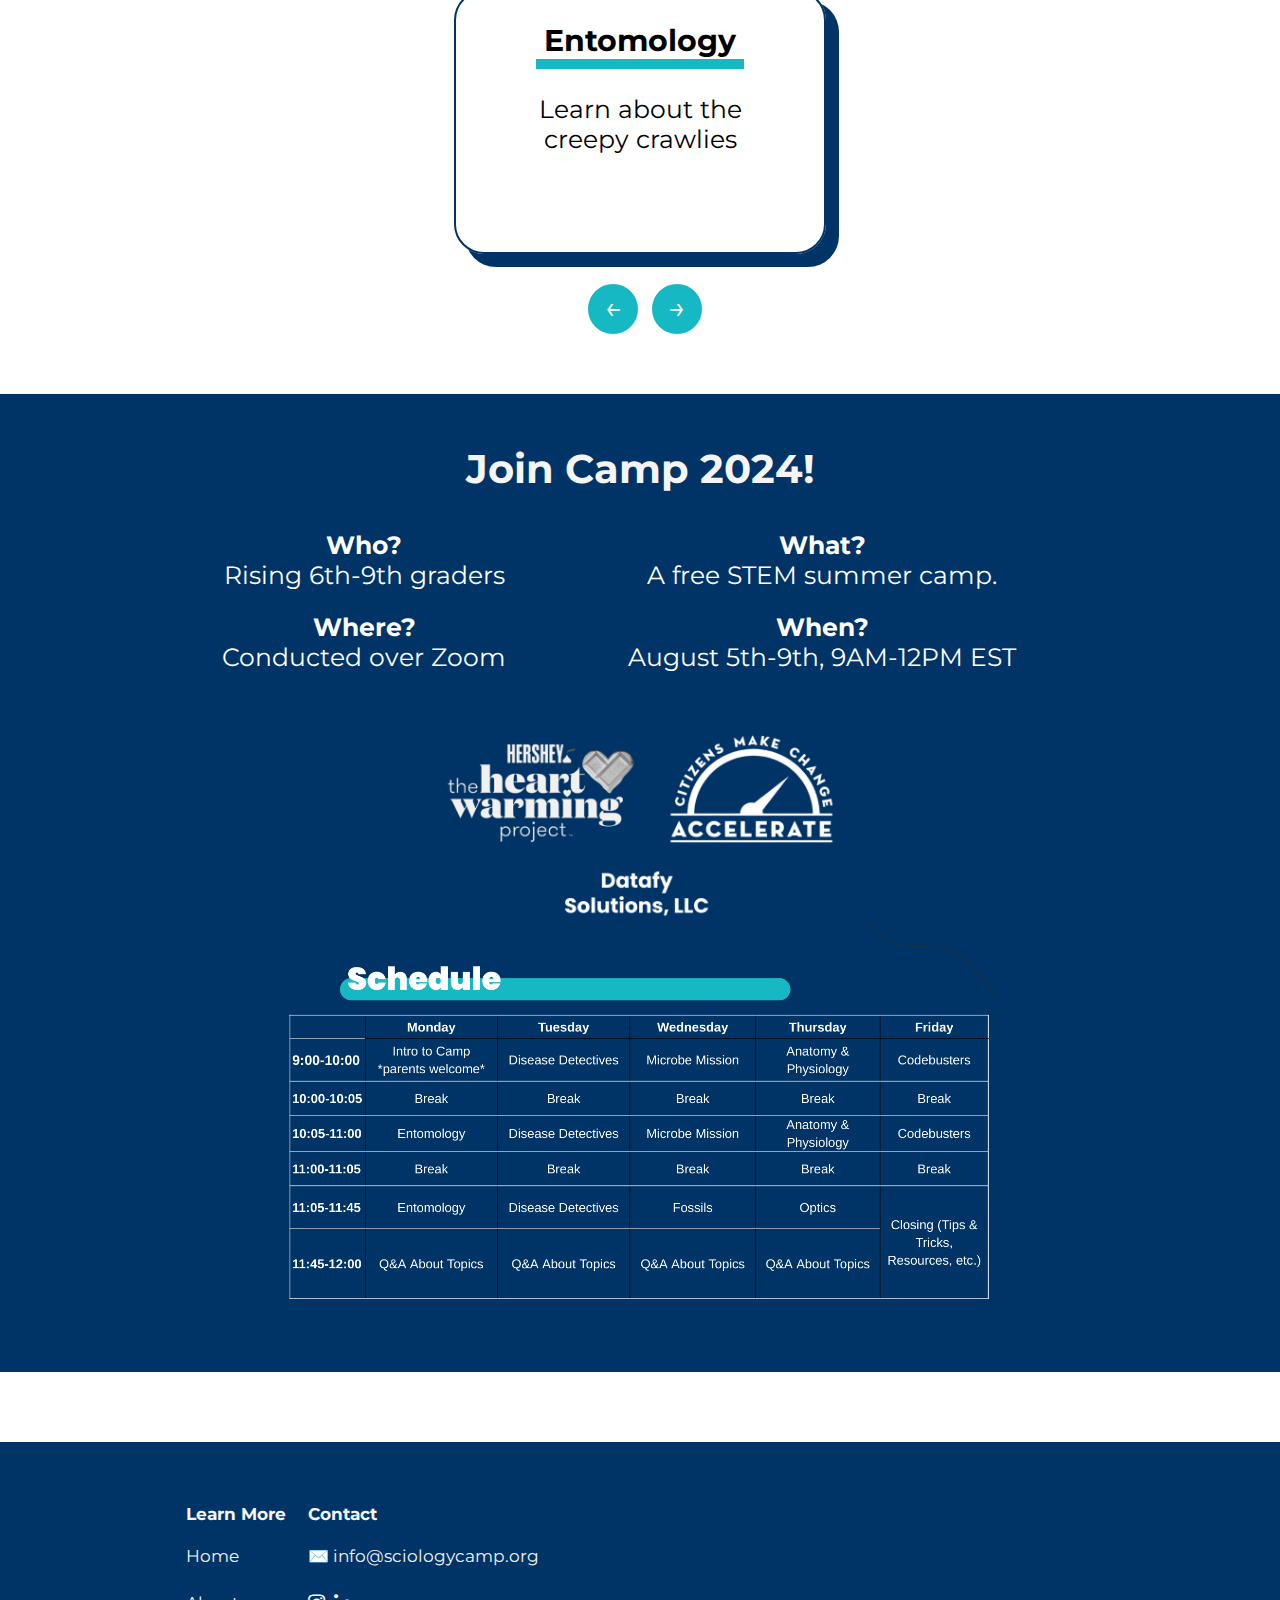
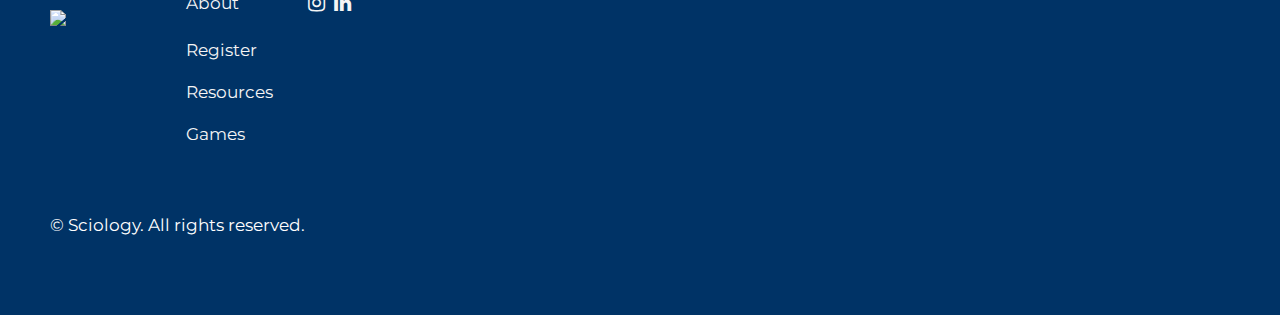
==== commit 091f4898: "Update index.html" ====
--- a/index.html
+++ b/index.html
@@ -59,8 +59,8 @@
   
 
   <div class="center"> 
-    <h2 style="border:none;color: whitesmoke;"> Registration is LIVE! </h2>
-    <a href="register.html"><button style="margin-top: 0;" class="white"> Register Now </button></a>
+    <h2 style="border:none;color: whitesmoke;"> Learn with Science Games </h2>
+    <a href="games.html"><button style="margin-top: 0;" class="white"> Play Now </button></a>
   </div>
 
   <h2 style="text-align: center; border: none; margin: 30px; display: block; float: none;"> What are we learning this year? </h2>
--- a/style.css
+++ b/style.css
@@ -333,7 +333,7 @@
     display: inline-block; 
     margin-top: 30px; 
     transition-duration: 0.5s; 
-    box-shadow: 0 0px 15px #16b8c4; 
+    box-shadow: 12px 12px 0px 1px #16b8c4; 
   } 
   .blogposts:hover { 
     -moz-transform: translate(0px, -10px); 
@@ -341,7 +341,7 @@
     -o-transform: translate(0px, -10px); 
     -webkit-transform: translate(0px, -10px); 
     transform: translate(0px, -10px); 
-    box-shadow: 0 0px 20px #16b8c4; 
+    box-shadow:  14px 17px 0px 1px #16b8c4; 
   } 
 
   .blogposts img { 
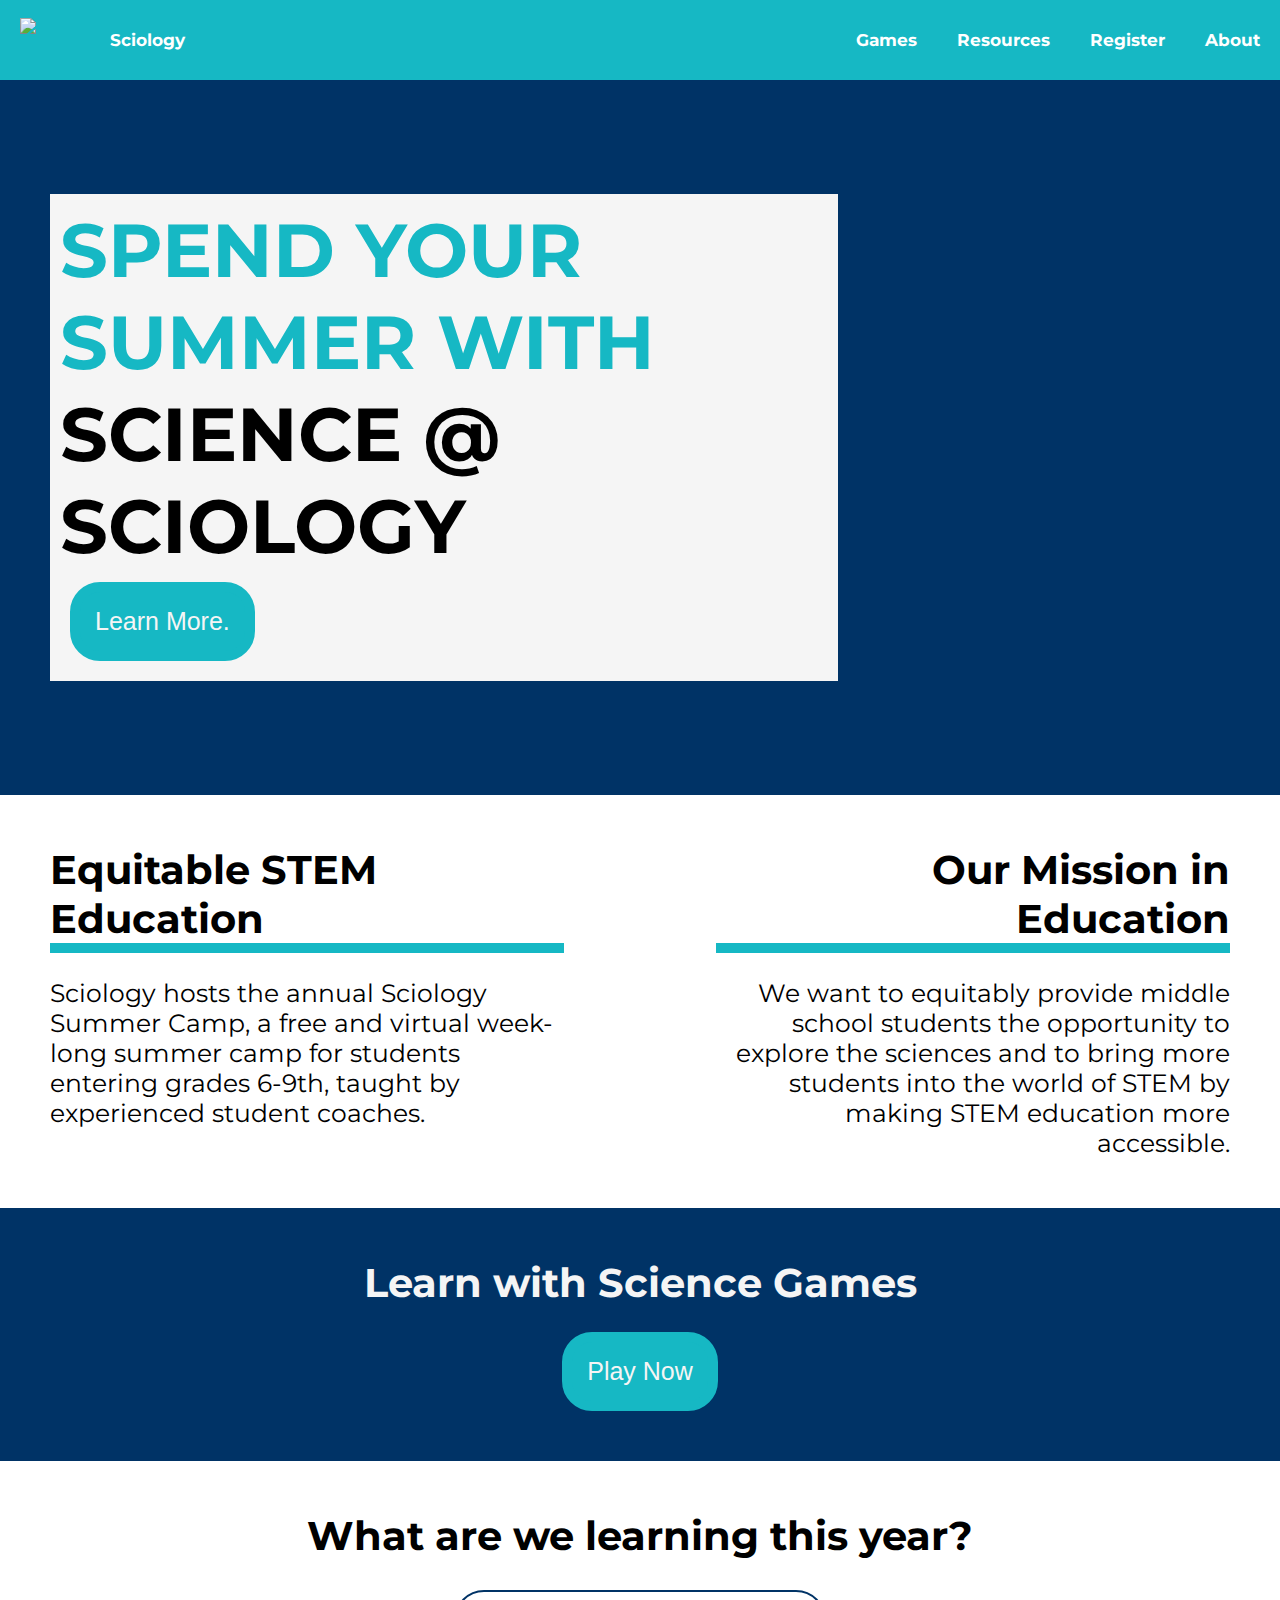
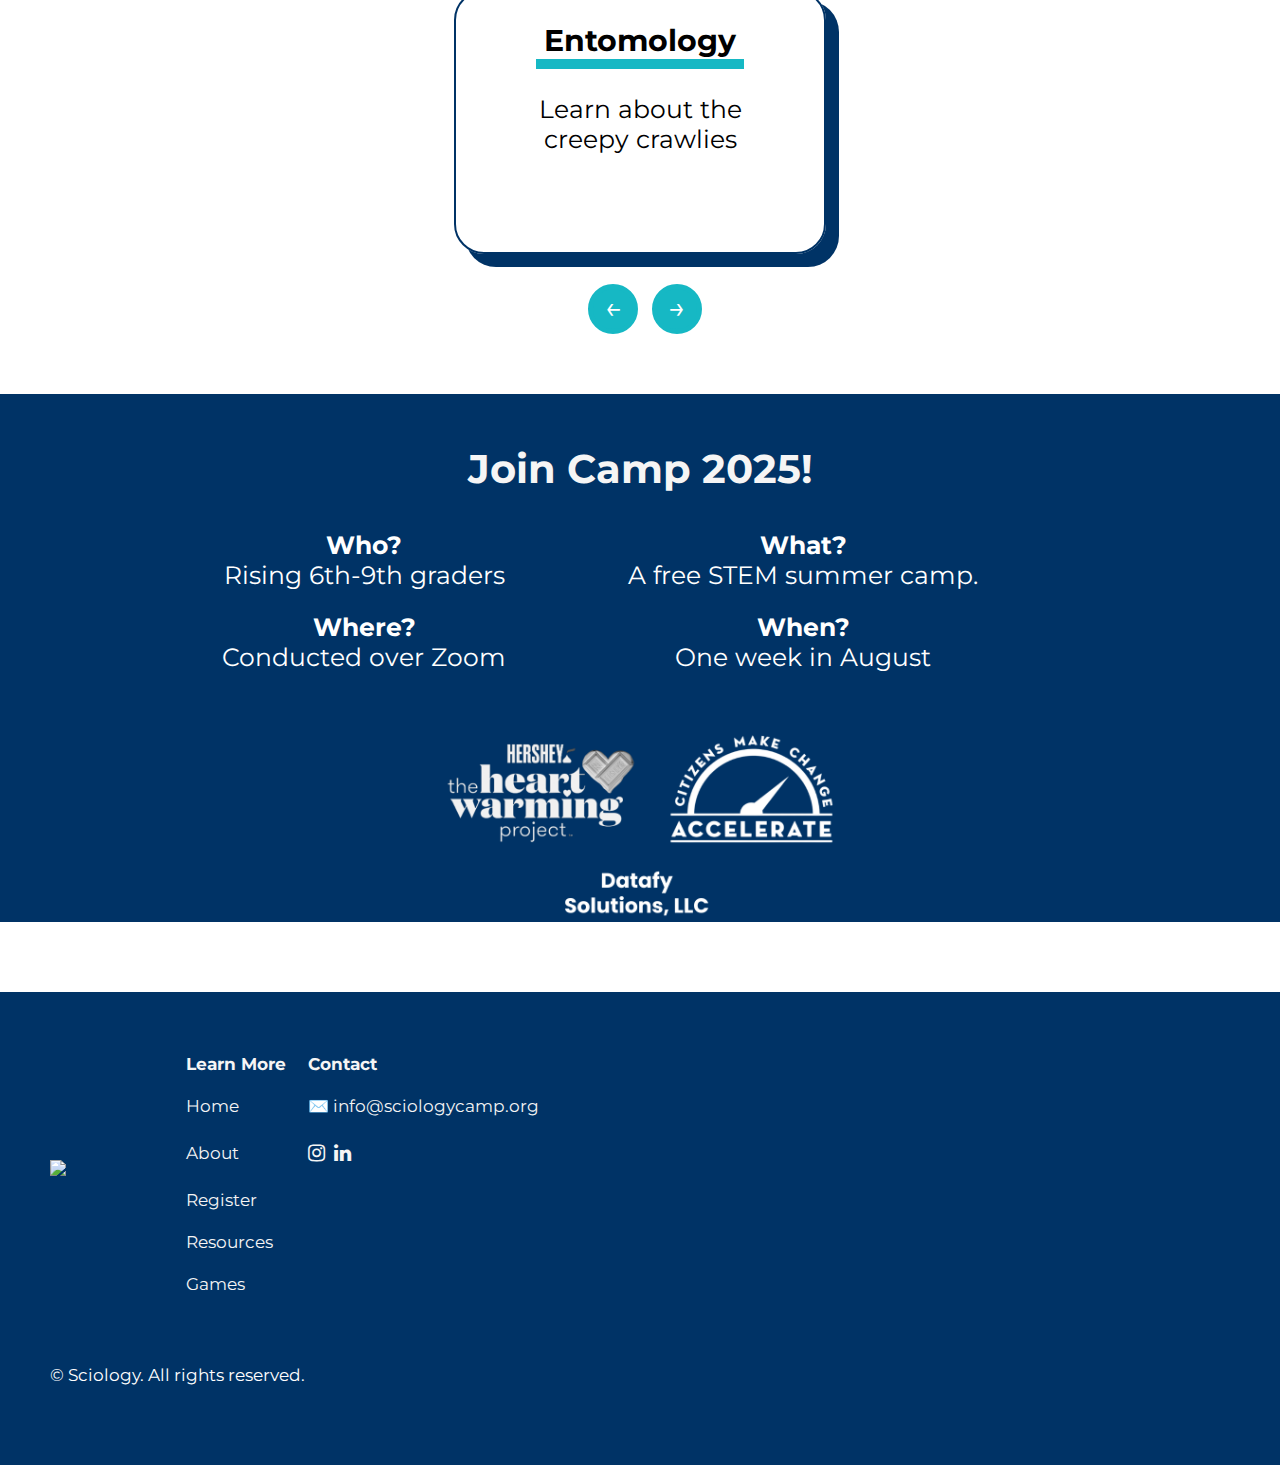
==== commit ba6f25ab: "Update index.html" ====
--- a/index.html
+++ b/index.html
@@ -151,7 +151,7 @@
 
 
   <div class="center"> 
-    <h2 style="border:none;color: whitesmoke;"> Join Camp 2024! </h2>
+    <h2 style="border:none;color: whitesmoke;"> Join Camp 2025! </h2>
     <!--<p style="color: whitesmoke; margin: 50px;"> Study 1-2 events a day with engaging lessons and practice questions, totaling 15 hours of live instruction a week - completely free. Learn and expand your knowledge of science concepts while getting introduced to competitive science. Receive free resources like slides and sample cheatsheets!</p>-->
   <table id="highlights">
       <tr>
@@ -171,12 +171,12 @@
         </td>
         <td>
           <p style="text-align: center;"><b>When?</b></p>
-          <p style="text-align: center;">August 5th-9th, 9AM-12PM EST</p>
+          <p style="text-align: center;">One week in August</p>
         </td>
       </tr>
     </table> 
     <img src="Images/sponsers.png" id="sponsors">
-    <img src="Images/schedule.png" style="height: 400px; display: block; margin: 0 auto; margin-bottom: 50px;">
+    <!--<img src="Images/schedule.png" style="height: 400px; display: block; margin: 0 auto; margin-bottom: 50px;">-->
   </div>
   
   
--- a/style.css
+++ b/style.css
@@ -333,7 +333,9 @@
     display: inline-block; 
     margin-top: 30px; 
     transition-duration: 0.5s; 
-    box-shadow: 12px 12px 0px 1px #16b8c4; 
+ box-shadow: 12px 12px 0px 1px #003366;
+    /** #5591f2; **/
+  border: 2px solid #003366;
   } 
   .blogposts:hover { 
     -moz-transform: translate(0px, -10px); 
@@ -341,11 +343,12 @@
     -o-transform: translate(0px, -10px); 
     -webkit-transform: translate(0px, -10px); 
     transform: translate(0px, -10px); 
-    box-shadow:  14px 17px 0px 1px #16b8c4; 
+    box-shadow:  14px 17px 0px 1px #003366; 
   } 
 
   .blogposts img { 
     width: 200px; 
+    border-radius: 20px;
   }   
     
   .post-container { 
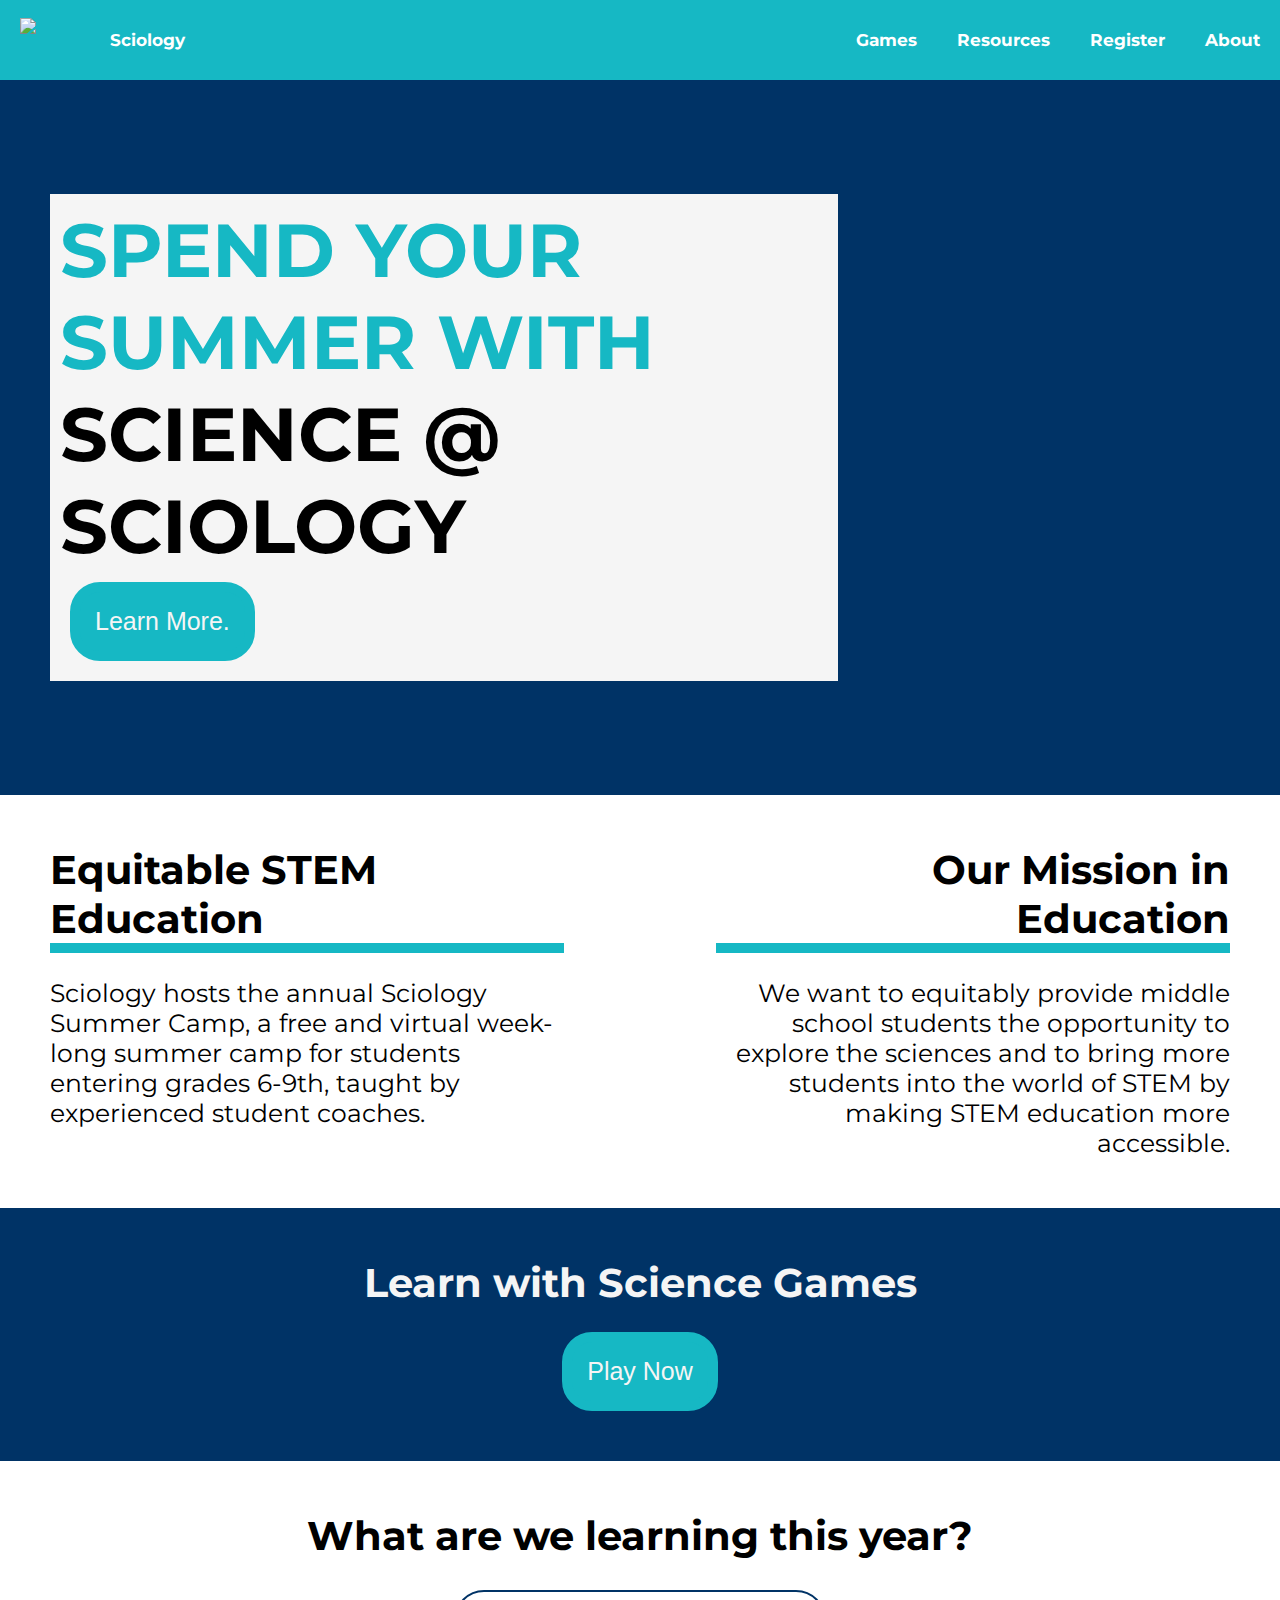
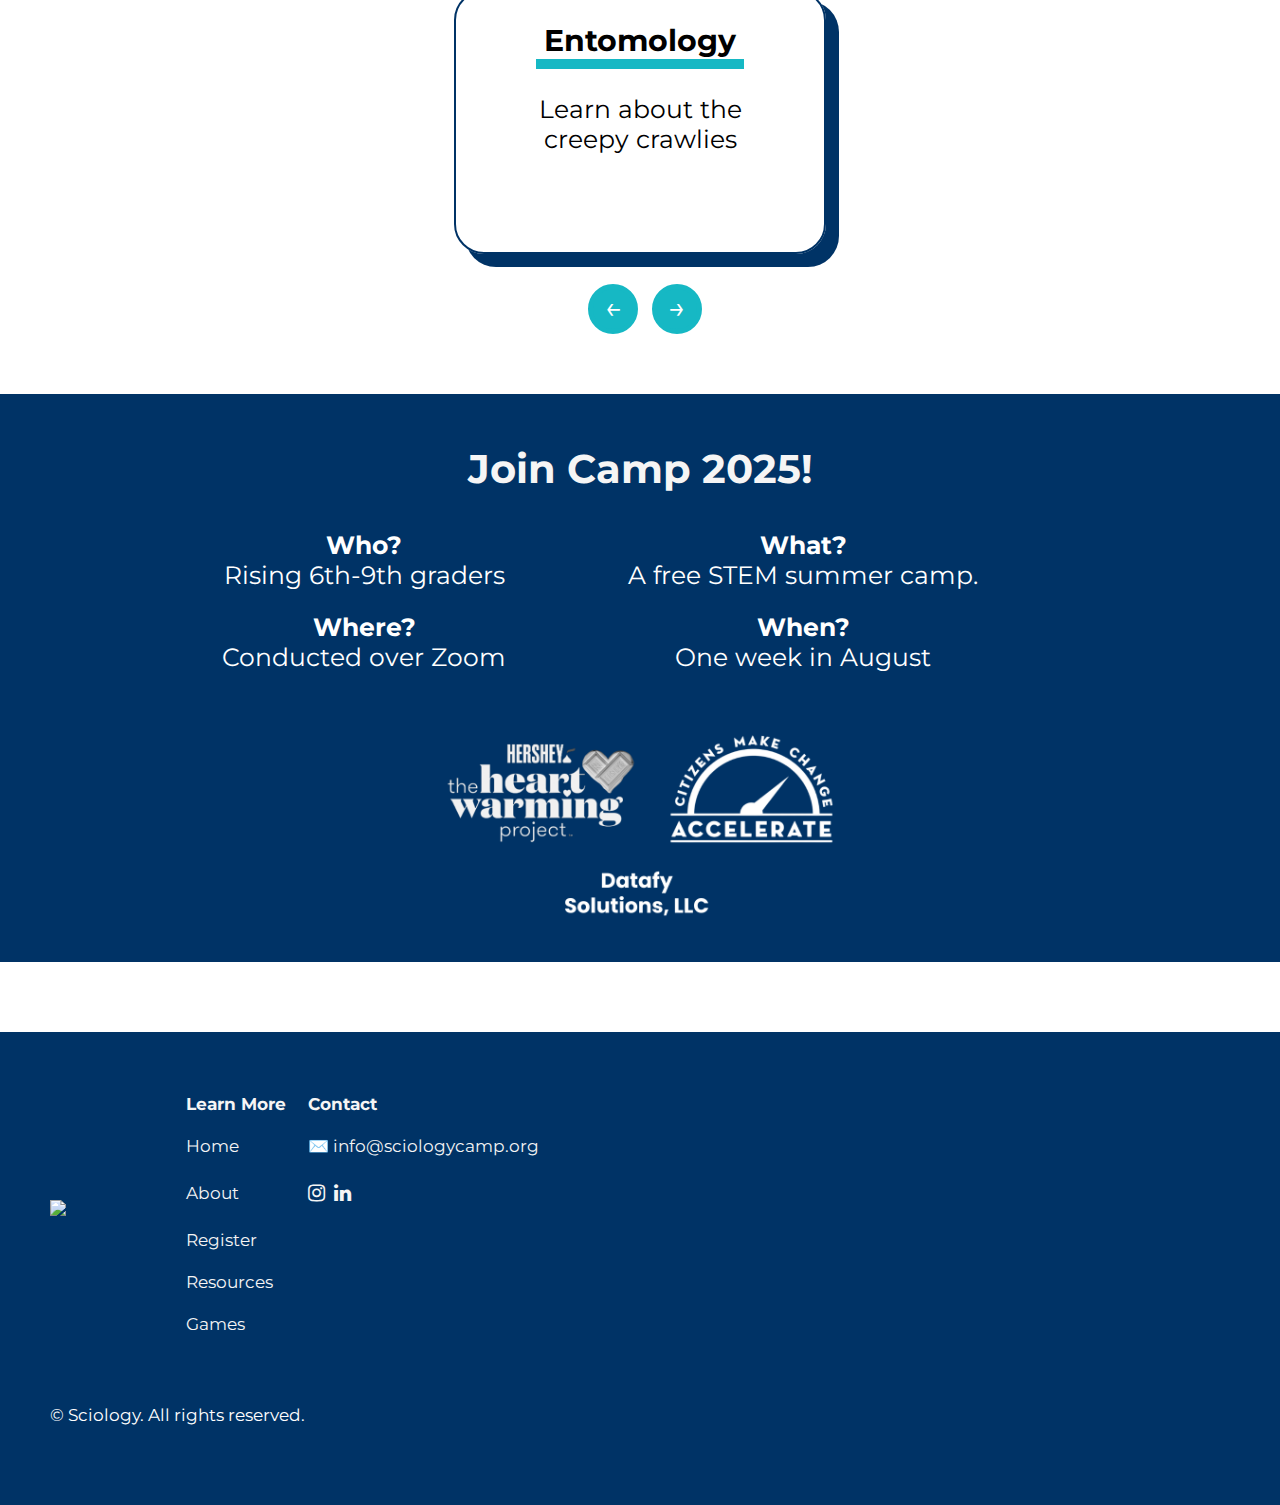
==== commit ba969760: "Update index.html" ====
--- a/index.html
+++ b/index.html
@@ -175,7 +175,7 @@
         </td>
       </tr>
     </table> 
-    <img src="Images/sponsers.png" id="sponsors">
+    <img src="Images/sponsers.png" id="sponsors" style="margin-bottom: 40px;">
     <!--<img src="Images/schedule.png" style="height: 400px; display: block; margin: 0 auto; margin-bottom: 50px;">-->
   </div>
   
